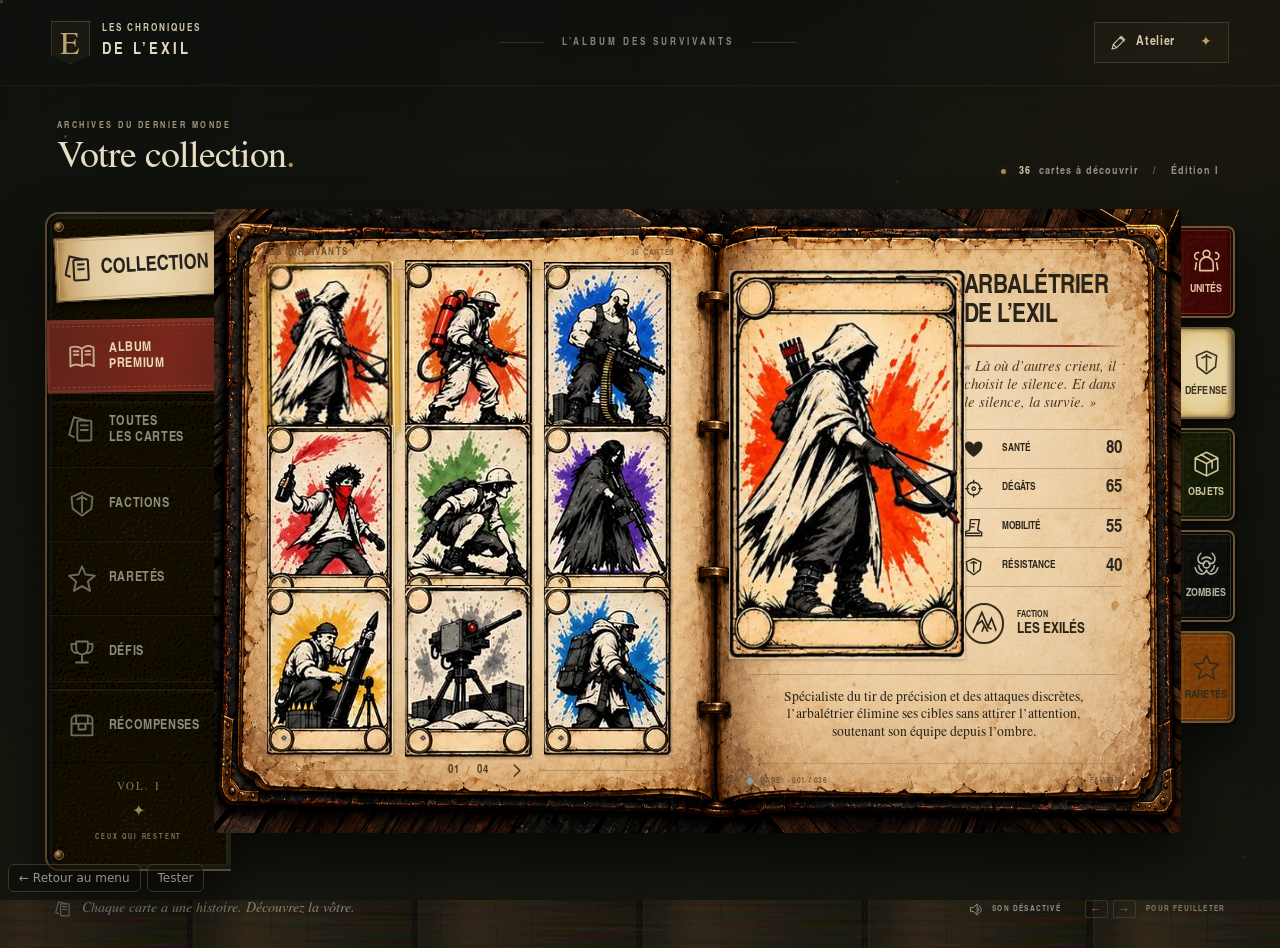
==== interfaces/grimoire/index.html @ d570fedf "Grimoire: new interface imported from the owner's grimoire-source.zip Adds interfaces/grimoire (Le G" ====
<!doctype html>
<html lang="fr">
<head>
  <meta charset="UTF-8"><meta name="viewport" content="width=device-width, initial-scale=1">
  <meta name="theme-color" content="#181710"><meta name="description" content="Entrez dans le Grimoire des Exilés. Feuilletez votre collection, découvrez vos cartes et façonnez votre propre album.">
  <title>Le Grimoire des Exilés — Collection</title>
  <link rel="icon" href="assets/favicon.svg" type="image/svg+xml">
  <link rel="stylesheet" href="style.css">
  <script src="script.js" defer></script>
</head>
<body>
  <svg class="svg-defs" xmlns="http://www.w3.org/2000/svg"><defs>
    <symbol id="i-cards" viewBox="0 0 24 24"><rect x="8" y="4" width="12" height="17" rx="1"/><path d="m5 18-4-2L5 1l11 3M11 8h6m-6 4h6"/></symbol>
    <symbol id="i-book" viewBox="0 0 24 24"><path d="M12 5C8 2 3 3 2 4v16c3-2 7-2 10 0 3-2 7-2 10 0V4c-3-2-7-2-10 1Zm0 0v15M5 7h4M5 10h4m6-3h4m-4 3h4"/></symbol>
    <symbol id="i-shield" viewBox="0 0 24 24"><path d="m12 2 9 4-1 10-8 6-8-6L3 6Zm0 3v14M8 8l4-2 4 2"/></symbol>
    <symbol id="i-star" viewBox="0 0 24 24"><path d="m12 2 3 7 8 1-6 5 2 8-7-4-7 4 2-8-6-5 8-1Z"/></symbol>
    <symbol id="i-trophy" viewBox="0 0 24 24"><path d="M7 3h10v6a5 5 0 0 1-10 0Zm0 2H3v3c0 3 2 5 5 5m9-8h4v3c0 3-2 5-5 5m-4 1v6m-5 1h10"/></symbol>
    <symbol id="i-chest" viewBox="0 0 24 24"><path d="M3 10V7a4 4 0 0 1 4-4h10a4 4 0 0 1 4 4v13H3Zm0 0h18M9 10v5h6v-5M7 3v7m10-7v7"/></symbol>
    <symbol id="i-users" viewBox="0 0 24 24"><circle cx="12" cy="6" r="3"/><path d="M6 21v-6a6 6 0 0 1 12 0v6ZM5 5a3 3 0 0 0-1 6m16-6a3 3 0 0 1 0 6M3 14l-1 6m19-6 1 6"/></symbol>
    <symbol id="i-box" viewBox="0 0 24 24"><path d="m12 2 10 5v11l-10 5-10-5V7Zm0 10L2 7m10 5L22 7M12 12v11M7 4l10 6v6"/></symbol>
    <symbol id="i-bio" viewBox="0 0 24 24"><circle cx="12" cy="12" r="3"/><path d="M7 2c-5 5-2 10 3 9m7-9c5 5 2 10-3 9M2 15c2 7 8 7 10 2m10-2c-2 7-8 7-10 2M8 7a6 6 0 0 1 8 0M5 13a7 7 0 0 0 3 5m11-5a7 7 0 0 1-3 5"/></symbol>
    <symbol id="i-mountain" viewBox="0 0 24 24"><path d="m2 21 8-18 5 12 3-7 5 13M5 14l5-4 5 9m-3-5-2 5m5-4 3 2"/></symbol>
    <symbol id="i-target" viewBox="0 0 24 24"><circle cx="12" cy="12" r="8"/><circle cx="12" cy="12" r="2"/><path d="M12 1v5m0 12v5M1 12h5m12 0h5"/></symbol>
    <symbol id="i-heart" viewBox="0 0 24 24"><path d="M12 21S1 14 1 7C1 1 9 0 12 6c3-6 11-5 11 1 0 7-11 14-11 14Z"/></symbol>
    <symbol id="i-boot" viewBox="0 0 24 24"><path d="M8 2h11l-2 13 5 3v4H2v-5l5-2ZM9 7h5m-6 4h5M3 19h17"/></symbol>
    <symbol id="i-edit" viewBox="0 0 24 24"><path d="m15 3 6 6M3 21l2-7L17 2l5 5L10 19Zm2-7 5 5M3 21l7-2"/></symbol>
    <symbol id="i-arrow" viewBox="0 0 24 24"><path d="m9 5 7 7-7 7"/></symbol>
    <symbol id="i-download" viewBox="0 0 24 24"><path d="M12 2v14m-5-5 5 5 5-5M3 16v6h18v-6"/></symbol>
    <symbol id="i-close" viewBox="0 0 24 24"><path d="m5 5 14 14M5 19 19 5"/></symbol>
    <symbol id="i-sound" viewBox="0 0 24 24"><path d="M3 9h4l6-6v18l-6-6H3Zm13-3c5 3 5 9 0 12m-1-8c2 1 2 3 0 4"/></symbol>
    <symbol id="i-search" viewBox="0 0 24 24"><circle cx="10" cy="10" r="7"/><path d="m15 15 7 7"/></symbol>
  </defs></svg>
  <div class="atmosphere" aria-hidden="true"></div>
  <header class="topbar">
    <a class="wordmark" href="./" aria-label="Le Grimoire des Exilés, accueil"><span class="brand-seal">E</span><span>LES CHRONIQUES<br><strong>DE L’EXIL</strong></span></a>
    <div class="chapter-line"><span></span> L’ALBUM DES SURVIVANTS <span></span></div>
    <button class="workshop-button" id="open-workshop"><svg><use href="#i-edit"/></svg><span>Atelier</span><span class="button-key">✦</span></button>
  </header>
  <main>
    <div class="collection-heading"><div><span class="eyebrow">ARCHIVES DU DERNIER MONDE</span><h1>Votre collection<span>.</span></h1></div><p><span class="gold-dot"></span><b id="collection-total">36</b> cartes à découvrir <span class="heading-divider">/</span> Édition I</p></div>
    <div class="album-scene">
      <nav class="sidebar" aria-label="Navigation de la collection">
        <div class="collection-plaque"><svg><use href="#i-cards"/></svg><span>COLLECTION</span></div>
        <div class="sidebar-links">
          <button class="nav-item active" data-section="album"><svg><use href="#i-book"/></svg><span>ALBUM<br>PREMIUM</span><i></i></button>
          <button class="nav-item" data-section="all"><svg><use href="#i-cards"/></svg><span>TOUTES<br>LES CARTES</span></button>
          <button class="nav-item" data-section="factions"><svg><use href="#i-shield"/></svg><span>FACTIONS</span></button>
          <button class="nav-item" data-section="rarities"><svg><use href="#i-star"/></svg><span>RARETÉS</span></button>
          <button class="nav-item" data-section="challenges"><svg><use href="#i-trophy"/></svg><span>DÉFIS</span></button>
          <button class="nav-item" data-section="rewards"><svg><use href="#i-chest"/></svg><span>RÉCOMPENSES</span></button>
        </div>
        <div class="sidebar-bottom"><span>VOL. I</span><div>✦</div><small>CEUX QUI RESTENT</small></div>
      </nav>
      <div class="book" id="book">
        <div class="book-texture" aria-hidden="true"></div>
        <section class="left-page" aria-label="Cartes de la collection">
          <div class="page-header"><span id="page-heading">LES SURVIVANTS</span><span id="page-count">36 CARTES</span></div>
          <div class="filter-strip" id="filter-strip" hidden></div>
          <div class="card-grid" id="card-grid"></div>
          <div id="special-page" class="special-page" hidden></div>
          <div class="page-navigation"><span class="page-line"></span><button id="previous-page" aria-label="Tourner la page précédente"><svg class="flipped"><use href="#i-arrow"/></svg></button><span id="page-number" aria-live="polite">01 <i>/</i> 04</span><button id="next-page" aria-label="Tourner la page suivante"><svg><use href="#i-arrow"/></svg></button><span class="page-line"></span></div>
        </section>
        <section class="right-page" id="detail-page" aria-label="Détails de la carte sélectionnée"></section>
        <div class="turning-page" id="turning-page" aria-hidden="true"><div class="turn-face turn-front"></div><div class="turn-face turn-back"></div></div>
        <div class="spine-highlight" aria-hidden="true"></div>
      </div>
      <nav class="category-tabs" aria-label="Types de cartes">
        <button class="category-tab tab-red" data-category="unit" aria-pressed="false"><svg><use href="#i-users"/></svg><span>UNITÉS</span></button>
        <button class="category-tab tab-cream" data-category="defense" aria-pressed="false"><svg><use href="#i-shield"/></svg><span>DÉFENSE</span></button>
        <button class="category-tab tab-green" data-category="item" aria-pressed="false"><svg><use href="#i-box"/></svg><span>OBJETS</span></button>
        <button class="category-tab tab-gray" data-category="zombie" aria-pressed="false"><svg><use href="#i-bio"/></svg><span>ZOMBIES</span></button>
        <button class="category-tab tab-gold" data-category="rare" aria-pressed="false"><svg><use href="#i-star"/></svg><span>RARETÉS</span></button>
      </nav>
    </div>
    <footer class="album-footer"><span><svg><use href="#i-cards"/></svg> Chaque carte a une histoire. Découvrez la vôtre.</span><div><button id="sound-toggle" aria-label="Activer les sons de page" aria-pressed="false"><svg><use href="#i-sound"/></svg><span>SON DÉSACTIVÉ</span></button><span class="keyboard-hint"><kbd>←</kbd><kbd>→</kbd> POUR FEUILLETER</span></div></footer>
  </main>
  <div class="drawer-overlay" id="drawer-overlay" hidden></div>
  <aside class="workshop" id="workshop" aria-labelledby="workshop-title" aria-modal="true" role="dialog" hidden>
    <div class="workshop-header"><div><span class="eyebrow">FAÇONNEZ VOTRE UNIVERS</span><h2 id="workshop-title">L’atelier du grimoire</h2></div><button class="icon-button" id="close-workshop" aria-label="Fermer l’atelier"><svg><use href="#i-close"/></svg></button></div>
    <div class="workshop-tabs" role="tablist"><button role="tab" id="tab-card" aria-selected="true" aria-controls="panel-card" data-workshop-tab="card">La carte</button><button role="tab" id="tab-textures" aria-selected="false" aria-controls="panel-textures" data-workshop-tab="textures">Les textures</button></div>
    <div class="workshop-body">
      <section id="panel-card" role="tabpanel" aria-labelledby="tab-card"><p class="workshop-intro">Donnez votre propre histoire à la carte sélectionnée.</p><form id="card-form">
        <label>Nom de la carte<input name="name" maxlength="60" required></label>
        <div class="form-row"><label>Faction<select name="faction"><option>Les Exilés</option><option>Les Veilleurs</option><option>La Légion</option><option>Les Oubliés</option></select></label><label>Rareté<select name="rarity"><option>Commune</option><option>Rare</option><option>Épique</option><option>Légendaire</option></select></label></div>
        <label>Citation<textarea name="quote" rows="2" maxlength="160"></textarea></label>
        <label>Histoire<textarea name="description" rows="4" maxlength="450"></textarea></label>
        <div class="stats-inputs"><label>Santé<input name="health" type="number" min="0" max="100" required></label><label>Dégâts<input name="damage" type="number" min="0" max="100" required></label><label>Mobilité<input name="mobility" type="number" min="0" max="100" required></label><label>Résistance<input name="resistance" type="number" min="0" max="100" required></label></div>
        <button class="primary-button" type="submit"><svg><use href="#i-edit"/></svg> Enregistrer la carte</button><p class="save-note">Vos modifications sont conservées dans ce navigateur.</p>
      </form></section>
      <section id="panel-textures" role="tabpanel" aria-labelledby="tab-textures" hidden><p class="workshop-intro">Du papier au cuir, chaque matière se travaille.</p><div class="texture-gallery" id="texture-gallery"></div>
        <label class="range-label">Chaleur du parchemin <output id="warmth-value">50 %</output><input type="range" id="warmth" min="0" max="100" value="50"></label>
        <label class="range-label">Patine des pages <output id="patina-value">70 %</output><input type="range" id="patina" min="0" max="100" value="70"></label>
        <label class="range-label">Vitesse du feuilletage <output id="speed-value">Naturelle</output><input type="range" id="turn-speed" min="500" max="1500" step="100" value="1000"></label>
      </section>
      <div class="workshop-export"><span>EMPORTER VOTRE CRÉATION</span><button id="export-data"><svg><use href="#i-download"/></svg> Exporter les cartes (.json)</button></div>
    </div>
  </aside>
  <div class="toast" id="toast" role="status" aria-live="polite"></div>

  <!-- Barre de test : retour au menu + états à tester. À retirer pour l'intégration au jeu. -->
  <div class="ui-dev" id="ui-dev">
    <a class="ui-dev-back" href="../../index.html">← Retour au menu</a>
    <details><summary>Tester</summary><div id="ui-tests"></div></details>
  </div>
</body>
</html>
---- interfaces/grimoire/style.css ----
@font-face{font-family:ExilDisplay;src:url('assets/fonts/display-bold.otf') format('opentype');font-weight:200 700;font-display:swap}@font-face{font-family:ExilSerif;src:url('assets/fonts/serif-regular.otf') format('opentype');font-weight:400 800;font-display:swap}@font-face{font-family:ExilSerif;src:url('assets/fonts/serif-italic.otf') format('opentype');font-style:italic;font-weight:400 800;font-display:swap}
:root{--tex-livre:url('assets/book-texture.png');--tex-parchemin:url('assets/parchment.svg');--tex-cuir:url('assets/leather.svg');--tex-bois:url('assets/wood.svg');--ink:#292318;--gold:#c1a26a;--paper:#dfc69a;--red:#852c23;--warmth:1;--patina:.7;--turn-duration:1000ms;--display:ExilDisplay,'Arial Narrow',Impact,sans-serif;--serif:ExilSerif,Georgia,serif}
*{box-sizing:border-box}body{margin:0;background:#151611 var(--tex-bois) center/900px;color:#d3c6a9;font-family:var(--serif);min-height:100svh}body::before{content:"";position:fixed;inset:0;background:radial-gradient(ellipse at 55% 46%,#57482c20,transparent 62%),linear-gradient(#0d100df0,#13150ee8);pointer-events:none;z-index:-1}button,a,input,textarea,select{-webkit-tap-highlight-color:transparent}button{font:inherit;cursor:pointer}button,a{touch-action:manipulation}button{color:inherit}button:disabled{cursor:default;opacity:.25}button:focus-visible,a:focus-visible{outline:2px solid #d9b96e;outline-offset:5px}button{border:0}a{color:inherit;text-decoration:none}button svg,a svg,footer svg{width:22px;height:22px;fill:none;stroke:currentColor;stroke-width:1.6;stroke-linecap:round;stroke-linejoin:round;flex-shrink:0}.svg-defs{position:absolute;width:0;height:0;overflow:hidden}[hidden]{display:none!important}.atmosphere{position:fixed;inset:0;pointer-events:none;overflow:hidden;background:radial-gradient(ellipse at 97% 5%,#a9672f15,transparent 30%);z-index:-1}.atmosphere::before,.atmosphere::after{content:"";position:absolute;width:3px;height:3px;background:#e1b063;box-shadow:13vw 40vh #e1b06377,42vw 85vh #e1b06344,70vw 20vh #e1b06355,92vw 80vh #e1b06355,82vw 43vh #e1b06366,8vw 92vh #e1b06344;border-radius:50%;animation:dust 20s linear infinite;opacity:.3}.atmosphere::after{left:5vw;top:15vh;animation-delay:-10s}@keyframes dust{from{transform:translateY(15px)}to{transform:translate(15px,-70px)}}.topbar{height:86px;max-width:1600px;margin:auto;padding:0 4%;display:flex;align-items:center;justify-content:space-between;border-bottom:1px solid #c6b38912;gap:20px}.wordmark{display:flex;gap:12px;align-items:center;font-family:var(--display);font-size:10px;letter-spacing:2px;line-height:1.65}.wordmark strong{font-size:16px;letter-spacing:3px;font-weight:500;color:#e3d8bc}.brand-seal{border:1px solid #a88e554d;width:39px;height:43px;display:grid;place-items:center;clip-path:polygon(0 0,100% 0,100% 80%,50% 100%,0 80%);background:#6e5b3220;font-family:var(--serif);font-size:32px;color:#bda475}.chapter-line{display:flex;align-items:center;gap:18px;font-family:var(--display);font-size:10px;letter-spacing:3px;color:#888675}.chapter-line span{height:1px;width:45px;background:#88867540}.workshop-button{display:flex;gap:10px;align-items:center;border:1px solid #a78f583f;background:#bda47509;padding:10px 15px;font-family:var(--display);font-size:13px;letter-spacing:.7px;transition:.2s}.workshop-button:hover{border-color:#bba064;background:#bda47515}.workshop-button svg{width:16px;height:16px}.button-key{font-size:14px;margin-left:15px;color:var(--gold)}main{max-width:1600px;padding:0 3.5%;margin:auto}.collection-heading{display:flex;justify-content:space-between;align-items:flex-end;padding:30px 12px 26px;gap:20px}.eyebrow{font-family:var(--display);font-size:9px;letter-spacing:2.5px;color:#a49777}h1{font-family:var(--serif);font-size:38px;font-weight:500;margin:4px 0 0;line-height:1.15;letter-spacing:-1px;color:#e7ddc3}h1>span{color:#b59056}.collection-heading p{font-family:var(--display);font-size:11px;letter-spacing:1px;color:#93917f;margin:0 4px 5px 0;display:flex;gap:8px;align-items:center}.collection-heading b{color:#d8c7a4;font-weight:500}.gold-dot{display:inline-block;width:5px;height:5px;background:#aa8a50;border-radius:50%;margin-right:5px;box-shadow:0 0 7px #c79d3e40}.heading-divider{color:#5c5b4c;margin:0 6px}.album-scene{display:grid;grid-template-columns:14.2% 81.2% 4.6%;position:relative;isolation:isolate;filter:drop-shadow(0 24px 25px #0009)}.sidebar{z-index:2;background:#161914 var(--tex-cuir) center/240px;border:2px solid #5d4730;border-right:0;border-radius:14px 0 0 14px;position:relative;margin:2% -10% 3% 0;display:flex;flex-direction:column;box-shadow:inset 4px 0 5px #000c,inset 0 0 0 4px #1d2118,inset 0 0 0 5px #7c67493d;padding:20px 0 0}.sidebar::before,.sidebar::after{content:"";position:absolute;left:7px;width:8px;height:8px;border-radius:50%;background:radial-gradient(at 35% 30%,#d9b579,#7f5c2c 30%,#261a0b 65%);border:1px solid #806747}.sidebar::before{top:8px}.sidebar::after{bottom:9px}.collection-plaque{display:flex;align-items:center;gap:8px;color:#25221b;background:var(--paper) var(--tex-parchemin) center/cover;transform:rotate(-3deg);margin:0 0 21px 8px;padding:14px 8px;border:1px solid #3b2c15;outline:1px solid #c5ab78;outline-offset:-4px;box-shadow:0 4px 6px #000b;font-family:var(--display);font-size:clamp(16px,1.6vw,25px);font-weight:600;position:relative;z-index:2}.collection-plaque svg{width:29px;height:34px;stroke:currentColor;fill:none;stroke-width:1.7}.sidebar-links{display:flex;flex-direction:column}.nav-item{display:flex;align-items:center;gap:13px;width:100%;min-height:74px;background:transparent;padding:13px 25px 13px 21px;color:#8c8e7b;text-align:left;border-top:1px solid #b2aa7e17;border-bottom:1px solid #0007;font-family:var(--display);font-weight:400;line-height:1.2;font-size:clamp(11px,1.05vw,16px);letter-spacing:.6px;position:relative;transition:color .2s,background .2s}.nav-item svg{width:28px;height:30px;opacity:.75;flex:none}.nav-item.active{background:linear-gradient(100deg,#60231a,#8c2c21d9 65%,#60231a),var(--tex-cuir);color:#ecdab3;box-shadow:0 3px 4px #0005,inset 0 0 0 3px #af76542b;transform:rotate(-1deg);border-top-color:#b185463d;border-bottom-color:#261309}.nav-item.active::after{content:"";position:absolute;inset:5px;border-top:1px dashed #ce9a6055;border-bottom:1px dashed #ce9a6055;pointer-events:none}.nav-item:hover{color:#ead9b2;background-color:#d8c5930a}.sidebar-bottom{margin-top:auto;padding:15px 20px 23px;text-align:center;color:#7c785f}.sidebar-bottom>span{font-family:var(--serif);font-size:11px;letter-spacing:2px}.sidebar-bottom div{margin:4px 0;color:#9e8655}.sidebar-bottom small{font-size:7px;letter-spacing:1.8px;font-family:var(--display)}.book{position:relative;aspect-ratio:1.55;z-index:3;perspective:2000px;--book-top:5.4%;--book-bottom:7.2%;container-type:inline-size}.book-texture{position:absolute;inset:0;background:var(--tex-livre) center/100% 100%;filter:sepia(calc((var(--warmth) - 1)*.3)) saturate(var(--warmth));border-radius:5px;pointer-events:none}.book-texture::after{content:"";position:absolute;inset:5% 3% 7%;background:radial-gradient(ellipse,#55310b00 40%,#673e1524 100%);opacity:var(--patina);mix-blend-mode:multiply}.left-page,.right-page{position:absolute;top:var(--book-top);bottom:var(--book-bottom);color:var(--ink)}.left-page{left:5.1%;width:42.5%;display:flex;flex-direction:column;z-index:2}.right-page{left:55%;right:6.1%;padding-top:2.8%;display:flex;flex-direction:column;z-index:2}.page-header{display:flex;justify-content:space-between;align-items:center;border-bottom:1px solid #72533165;color:#6e5333;font-family:var(--display);font-size:1.03cqw;letter-spacing:1.2px;padding:0 0 1.5%;height:5%;flex-shrink:0;margin-bottom:2.2%}.page-header span:last-child{font-size:.85cqw;letter-spacing:.7px;opacity:.8}.card-grid{display:grid;grid-template-columns:repeat(3,minmax(0,1fr));grid-template-rows:repeat(3,minmax(0,1fr));column-gap:3%;row-gap:2%;flex:1;min-height:0;padding:.8% .8% 0}.card-button{position:relative;background:none;padding:0;display:block;min-height:0;transition:transform .22s,filter .22s;filter:drop-shadow(1px 2px 1px #3d28084d);border-radius:4px}.card-button .card-art{width:100%;height:100%;object-fit:cover;display:block;overflow:visible;border-radius:3px;filter:saturate(.85) contrast(1.03)}.card-button:hover{transform:translateY(-3px) rotate(-.7deg);filter:drop-shadow(0 5px 4px #3d28087d);z-index:3}.card-button.selected{outline:2px solid #e9b647;outline-offset:2px;box-shadow:0 0 7px 4px #ffb32985,inset 0 0 6px #e8ad42;transform:rotate(-.5deg);border-radius:4px}.card-button.selected::before{content:"";position:absolute;inset:-6px;border:1px solid #d49b23a8;border-radius:5px;pointer-events:none}.card-button::after{content:attr(data-name);position:absolute;left:3px;right:3px;bottom:7px;padding:7px 2px 4px;color:#f0dfb2;background:linear-gradient(transparent,#20190be8);font-family:var(--display);font-size:1cqw;text-shadow:0 1px #000;letter-spacing:.4px;opacity:0;transition:.2s;pointer-events:none}.card-button:hover::after,.card-button:focus-visible::after{opacity:1}.card-rarity{position:absolute;bottom:3.5%;left:12%;width:4px;height:4px;transform:rotate(45deg);background:var(--rarity);border:1px solid #463c2b;box-shadow:0 0 3px var(--rarity)}.page-navigation{display:flex;align-items:center;justify-content:center;gap:3%;height:6.3%;margin-top:2%;color:#4b3a20;flex-shrink:0}.page-line{height:1px;background:#71543355;flex:1}.page-navigation button{background:none;padding:2px;display:flex;align-items:center;justify-content:center}.page-navigation svg{width:2cqw;height:2cqw;stroke-width:2}.flipped{transform:rotate(180deg)}#page-number{font-family:var(--display);font-size:1.2cqw;white-space:nowrap;letter-spacing:1.5px;min-width:5cqw;text-align:center}#page-number i{font-size:1cqw;font-style:normal;opacity:.45;margin:0 .2cqw}.detail-ornament{position:absolute;top:0;left:0;right:0;display:flex;align-items:center;font-size:1.1cqw;color:#5f4a2c;gap:7px}.detail-ornament::before,.detail-ornament::after{content:"";height:1px;background:#6c503759;flex:1}.detail-main{display:grid;grid-template-columns:54% 42%;gap:4%;align-items:start;flex:1;min-height:0}.hero-card{position:relative;align-self:stretch;display:flex;align-items:center}.hero-card .card-art{width:100%;height:100%;object-fit:cover;filter:drop-shadow(1px 2px 1px #633f3440);overflow:visible}.hero-card::after{content:"";position:absolute;inset:1%;pointer-events:none;border:1px solid #6b4b1820;border-radius:8px}.detail-copy{padding-top:3%;min-width:0}h2.card-title{font-family:var(--display);font-size:2.65cqw;line-height:1.12;font-weight:600;letter-spacing:-.5px;text-transform:uppercase;margin:0 0 8%;overflow-wrap:anywhere}.red-stroke{height:3px;background:linear-gradient(90deg,#843027 75%,#8430272a);clip-path:polygon(0 0,100% 25%,99% 85%,1% 100%);margin-bottom:8%}.card-quote{font-family:var(--serif);font-style:italic;font-size:1.53cqw;line-height:1.2;margin:0 0 10%;color:#4a3721;overflow-wrap:anywhere}.stats{border-top:1px solid #7d5b3e66}.stat-row{display:grid;grid-template-columns:19% 1fr auto;align-items:center;gap:5%;border-bottom:1px solid #7d5b3e66;padding:6% 0;min-width:0}.stat-row svg{width:2cqw;height:2cqw;stroke-width:1.7;fill:none;stroke:currentColor}.stat-row:first-child svg{fill:currentColor;stroke:none}.stat-row span{font-family:var(--display);font-size:1.05cqw;line-height:1.1}.stat-row b{font-family:var(--display);font-size:1.9cqw;line-height:1;font-weight:500}.faction-emblem{display:flex;align-items:center;gap:8%;margin-top:10%}.faction-emblem>svg{border:2px solid #332d1e;border-radius:50%;width:4.2cqw;height:4.2cqw;flex-shrink:0;stroke:currentColor;stroke-width:1.4;fill:none;padding:.4cqw}.faction-emblem span{font-family:var(--display);font-size:.9cqw;display:block;line-height:1.7}.faction-emblem strong{font-family:var(--display);font-size:1.5cqw;font-weight:500;text-transform:uppercase;line-height:1.1;display:block}.card-description{border-top:1px solid #7d5b3e66;text-align:center;font-size:1.42cqw;line-height:1.27;margin:4% 1% 0;padding:4% 8% 2%;min-height:15%;overflow-wrap:anywhere}.detail-bottom{border-top:1px solid #7d5b3e4d;margin-top:3%;padding-top:3%;display:flex;justify-content:space-between;align-items:center;font-family:var(--display);font-size:.85cqw;letter-spacing:.6px;color:#735638;gap:10px}.rarity-label{display:flex;align-items:center;gap:6px}.rarity-label::before{content:"";width:6px;height:6px;transform:rotate(45deg);background:var(--rarity);border:1px solid #806338}.favorite-button{display:flex;align-items:center;gap:5px;background:transparent;font-family:var(--display);font-size:.8cqw;letter-spacing:.4px;padding:0}.favorite-button svg{width:1.3cqw;height:1.3cqw}.favorite-button[aria-pressed="true"] svg{fill:#a8772e}.category-tabs{display:flex;flex-direction:column;gap:9px;margin:9% 0 0 -12%;padding-top:22%;z-index:1}.category-tab{display:flex;flex-direction:column;align-items:center;justify-content:center;gap:9px;padding:13px 5px 13px 10px;border-radius:0 8px 8px 0;border:2px solid #6d5736;border-left:0;outline:1px solid #d5ae6840;outline-offset:-5px;box-shadow:inset -3px 0 5px #0009,3px 3px 2px #0005;font-family:var(--display);font-size:clamp(8px,.85vw,13px);letter-spacing:.1px;min-height:14.2%;height:14.2%;position:relative;transition:transform .2s,filter .2s;background-blend-mode:soft-light}.category-tab svg{width:27px;height:27px;stroke-width:1.4}.category-tab:hover,.category-tab[aria-pressed="true"]{transform:translateX(5px);filter:brightness(1.25)}.category-tab[aria-pressed="true"]::after{content:"";width:4px;height:4px;background:currentColor;border-radius:50%;position:absolute;bottom:7px}.tab-red{background-color:#76241d;background-image:var(--tex-cuir);color:#e4c5a2}.tab-cream{background:#d9c398 var(--tex-parchemin) center/cover;color:#3d3220}.tab-green{background-color:#404d29;background-image:var(--tex-cuir);color:#d1c69b}.tab-gray{background-color:#303632;background-image:var(--tex-cuir);color:#b6b4a1}.tab-gold{background-color:#ad792c;background-image:var(--tex-cuir);color:#322b1c}.album-footer{display:flex;align-items:center;justify-content:space-between;padding:24px 10px 30px;font-size:14px;color:#868778;gap:20px}.album-footer>span{display:flex;align-items:center;gap:10px;font-style:italic}.album-footer>span svg{width:17px;height:17px;opacity:.6}.album-footer>div{display:flex;align-items:center;gap:24px}.album-footer button{background:transparent;display:flex;align-items:center;gap:8px;font-family:var(--display);font-size:8px;letter-spacing:1.2px;color:#929380;padding:0}.album-footer button svg{width:15px;height:15px}.album-footer button[aria-pressed="true"]{color:#d5bb80}.keyboard-hint{display:flex;align-items:center;gap:5px;font-size:8px;font-family:var(--display);letter-spacing:1.2px;color:#777c6c}.keyboard-hint kbd{font-family:serif;font-size:12px;border:1px solid #72736150;padding:0 4px;border-radius:2px;line-height:16px}.keyboard-hint kbd:last-child{margin-right:5px}.turning-page{position:absolute;top:5%;left:51.5%;width:45.5%;height:87.6%;transform-origin:0 50%;transform-style:preserve-3d;z-index:10;display:none;border-radius:0 4px 15px 0;pointer-events:none}.turn-face{position:absolute;inset:0;backface-visibility:hidden;border:1px solid #8b683d65;background:#dfc49a var(--tex-parchemin) center/cover;box-shadow:inset 14px 0 25px #50300f44,2px 4px 7px #38240a55;overflow:hidden}.turn-back{transform:rotateY(180deg);background-position:right}.turn-face::after{content:"";position:absolute;inset:0;background:linear-gradient(90deg,#28150544,transparent 30%,#fff2 65%,#371b0644);mix-blend-mode:multiply}.turn-face .right-page{inset:3% 7% 3% 8%;padding-top:7%;font-size:inherit}.turn-face .left-page{inset:3% 7%;width:auto}.turning-page.forward{display:block;animation:turn-forward var(--turn-duration) cubic-bezier(.37,.03,.27,1) both}.turning-page.backward{display:block;animation:turn-backward var(--turn-duration) cubic-bezier(.37,.03,.27,1) both}.spine-highlight{position:absolute;top:5%;bottom:7%;left:50%;width:3%;box-shadow:0 0 30px #23140710;pointer-events:none;z-index:11}@keyframes turn-forward{0%{transform:rotateY(0);filter:brightness(1)}40%{filter:brightness(.8)}70%{filter:brightness(1.1)}100%{transform:rotateY(-180deg);filter:brightness(.95)}}@keyframes turn-backward{0%{transform:rotateY(-180deg);filter:brightness(.95)}40%{filter:brightness(.8)}70%{filter:brightness(1.1)}100%{transform:rotateY(0);filter:brightness(1)}}.filter-strip{display:flex;gap:4px;flex-wrap:wrap;padding:0 0 2%;font-family:var(--display);font-size:1.05cqw}.filter-strip button{background:#73533112;border:1px solid #70522a60;color:#533c22;padding:4px 6px}.filter-strip button.active{background:#493c25;color:#e5cd9f}.filter-strip input{width:100%;border:0;border-bottom:1px solid #74533060;background:#7353310a;color:#493c25;padding:5px;font:inherit;outline-offset:1px}.card-grid.empty{display:flex;align-items:center;justify-content:center;font-size:2cqw;text-align:center;line-height:1.4}.special-page{flex:1;min-height:0;display:flex;flex-direction:column;padding:4% 2%;gap:4%}.special-page h2{font-family:var(--display);font-size:3cqw;line-height:1.2;text-transform:uppercase;margin:0}.special-page>p{font-size:1.6cqw;line-height:1.3;margin:0}.challenge-item{display:flex;align-items:center;gap:5%;padding:6% 0;border-bottom:1px solid #7453304a}.challenge-item>svg{width:4cqw;height:4cqw;fill:none;stroke:currentColor;stroke-width:1.4}.challenge-copy{flex:1}.challenge-copy strong{font-family:var(--display);font-size:1.5cqw;text-transform:uppercase;font-weight:500}.challenge-copy p{font-size:1.2cqw;margin:4px 0}.challenge-copy progress{width:100%;height:4px;accent-color:#8b5e2e;display:block}.challenge-item>span{font-family:var(--display);font-size:1.2cqw}.reward-button{display:flex;gap:4%;padding:5%;background:#73533115;border:1px solid #73533165;align-items:center;color:#46341d;text-align:left}.reward-button>svg{width:4cqw;height:4cqw;stroke:currentColor;stroke-width:1.2;fill:none}.reward-button strong{font-family:var(--display);display:block;font-size:1.6cqw;text-transform:uppercase}.reward-button small{font-family:var(--serif);font-size:1.3cqw}.reward-button .reward-check{margin-left:auto}.drawer-overlay{position:fixed;inset:0;background:#090b08b5;backdrop-filter:blur(4px);z-index:30}.workshop{position:fixed;right:0;top:0;bottom:0;width:min(480px,100%);z-index:31;background:#20221c var(--tex-cuir) center/300px;border-left:1px solid #977d4a66;box-shadow:-15px 0 60px #0009;display:flex;flex-direction:column;animation:drawer-in .3s ease-out}@keyframes drawer-in{from{transform:translateX(100%)}to{transform:translateX(0)}}.workshop-header{padding:30px 25px 22px;display:flex;align-items:flex-start;justify-content:space-between;gap:10px}.workshop h2{font-family:var(--serif);font-size:28px;font-weight:400;margin:5px 0 0;color:#ead9b3}.icon-button{background:transparent;padding:3px;color:#b2a78d}.icon-button svg{width:20px;height:20px}.workshop-tabs{display:flex;border-bottom:1px solid #a58f5e33;padding:0 25px;gap:25px}.workshop-tabs button{background:transparent;color:#968d78;font-family:var(--display);font-size:13px;padding:12px 0;position:relative}.workshop-tabs button[aria-selected="true"]{color:#e2cba0}.workshop-tabs button[aria-selected="true"]::after{content:"";height:2px;position:absolute;bottom:-1px;left:0;right:0;background:#c1a26a}.workshop-body{overflow-y:auto;padding:0 25px 35px;scrollbar-color:#665c43 #24261d}.workshop-intro{font-size:16px;color:#a69e89;margin:24px 0}.workshop form label{display:flex;flex-direction:column;gap:7px;font-size:11px;font-family:var(--display);color:#c8b995;letter-spacing:.5px;margin-bottom:18px}.workshop input:not([type="range"]),.workshop select,.workshop textarea{width:100%;background:#11140f80;color:#e3d4b4;border:1px solid #9b825440;border-radius:2px;padding:10px;font-family:var(--serif);font-size:16px;line-height:1.3;outline-color:#a58f5e;min-width:0}.workshop textarea{resize:vertical}.form-row{display:grid;grid-template-columns:1fr 1fr;gap:14px}.stats-inputs{display:grid;grid-template-columns:repeat(4,1fr);gap:10px}.primary-button{display:flex;align-items:center;justify-content:center;gap:10px;width:100%;background:#9b7940;border:1px solid #d0ad66;color:#161a12;padding:13px 12px;font-family:var(--display);font-size:13px;letter-spacing:.3px;transition:.2s}.primary-button:hover{background:#b38d4b}.primary-button svg{width:16px;height:16px}.save-note{text-align:center;font-size:12px;font-style:italic;color:#948b76}.workshop-export{border-top:1px solid #a58f5e33;margin-top:28px;padding-top:20px;display:flex;flex-direction:column;gap:14px}.workshop-export>span{font-family:var(--display);font-size:8px;letter-spacing:2px;color:#9a8e72;margin-bottom:3px}.workshop-export button,.workshop-export a{background:transparent;padding:0;display:flex;align-items:center;gap:10px;font-size:14px;color:#c0b294;text-align:left}.workshop-export svg{width:16px;height:16px}.texture-gallery{display:grid;grid-template-columns:1fr 1fr;gap:12px;margin-bottom:25px}.texture-swatch{position:relative;border:1px solid #b59b673d;overflow:hidden;background:#171a14}.texture-swatch img{width:100%;height:75px;object-fit:cover;display:block}.texture-swatch>span{display:flex;align-items:center;justify-content:space-between;padding:9px;font-family:var(--display);font-size:11px}.texture-swatch svg{width:13px;height:13px}.texture-swatch:first-child{grid-column:1/-1}.texture-swatch:first-child img{height:105px}.range-label{display:block;font-family:var(--display);font-size:11px;letter-spacing:.3px;color:#c6b593;margin:0 0 22px}.range-label output{float:right;color:#a99b7c;font-size:10px}.range-label input{display:block;width:100%;margin:12px 0 0;accent-color:#b69960;height:4px;cursor:pointer}.toast{position:fixed;bottom:30px;left:50%;transform:translate(-50%,20px);background:#292c20;border:1px solid #a58f5e80;box-shadow:0 5px 25px #0008;color:#e6d5ac;font-size:16px;padding:12px 22px;z-index:40;opacity:0;pointer-events:none;transition:.25s;text-align:center;max-width:90vw}.toast.visible{opacity:1;transform:translate(-50%,0)}body.modal-open{overflow:hidden}.book.reward-ash .book-texture{filter:sepia(.18) saturate(.65)}.book.reward-amber .book-texture{filter:sepia(.2) saturate(1.2)}
@media(min-width:1500px){.nav-item{min-height:90px}.collection-plaque{padding-top:18px;padding-bottom:18px}.category-tab{font-size:13px}}
@media(max-width:1100px){.topbar{height:72px}.collection-heading{padding:25px 8px 22px}.nav-item{padding:12px 15px 12px 12px;gap:8px;min-height:60px}.nav-item svg{width:23px;height:25px}.collection-plaque{gap:4px;padding:11px 7px;margin-bottom:16px;font-size:17px}.collection-plaque svg{width:22px;height:28px}.sidebar{padding-top:14px}.sidebar-bottom{padding:10px 10px 18px}.category-tabs{gap:6px}.category-tab{gap:6px;padding:10px 3px 10px 7px}.category-tab svg{width:22px;height:22px}.album-footer{font-size:12px}.book{aspect-ratio:1.48}}
@media(max-width:800px){main{padding:0 16px}.topbar{padding:0 22px}.chapter-line{display:none}.collection-heading{padding:25px 5px 20px}h1{font-size:33px}.collection-heading p{font-size:9px}.collection-heading .eyebrow{font-size:8px}.album-scene{grid-template-columns:1fr 44px;gap:0}.sidebar{grid-column:1/-1;display:block;background:transparent;border:0;box-shadow:none;margin:0 0 14px;padding:0}.sidebar::before,.sidebar::after,.collection-plaque,.sidebar-bottom{display:none}.sidebar-links{flex-direction:row;gap:4px;overflow:auto;padding:3px 1px 6px;scrollbar-width:none}.nav-item{width:auto;min-width:max-content;padding:10px 13px;min-height:42px;border:1px solid #a58f5e27;font-size:10px;gap:7px;line-height:1}.nav-item span br{display:none}.nav-item span{white-space:nowrap}.nav-item svg{width:16px;height:18px}.nav-item.active{transform:none}.book{grid-column:1;aspect-ratio:1.34;margin-right:-5px}.category-tabs{grid-column:2;padding-top:33%;margin-left:-8%;margin-top:0}.category-tab{font-size:9px;gap:5px;height:14.6%;min-height:14.6%}.category-tab svg{width:21px;height:23px}.page-header{font-size:1.15cqw}.card-quote{font-size:1.65cqw}.stat-row{padding:8% 0}.card-description{font-size:1.65cqw;padding-left:4%;padding-right:4%;line-height:1.3}.detail-bottom{font-size:1cqw}.favorite-button{font-size:.95cqw}.album-footer{padding:22px 5px;gap:10px}.keyboard-hint{display:none}.album-footer>span{font-size:12px}}
@media(max-width:560px){.topbar{height:67px;padding:0 20px}.wordmark{font-size:8px;gap:9px}.wordmark strong{font-size:13px}.brand-seal{width:30px;height:35px;font-size:26px}.workshop-button{padding:8px 10px;font-size:11px}.button-key{display:none}.collection-heading{align-items:flex-start;padding:24px 3px 20px}.collection-heading p{font-size:8px;letter-spacing:.1px;gap:4px;padding-top:24px}.heading-divider{margin:0 2px}h1{font-size:29px}.eyebrow{font-size:7px;letter-spacing:1.5px}.gold-dot{display:none}.album-scene{grid-template-columns:1fr 40px}.nav-item{font-size:10px;padding:10px}.book{aspect-ratio:auto;height:1080px;container-type:inline-size;margin:0 -4px 0 -3px;background:#dfc49a var(--tex-parchemin) center/100% 50%;border:6px solid #45311d;border-radius:9px;box-shadow:inset 0 0 0 2px #c3a164,inset 0 0 20px #5e361d66}.book-texture{background-size:200% 52%;background-position:0 0;background-repeat:repeat-y}.left-page{left:7%;width:85%;top:2%;height:49%;bottom:auto}.page-header{height:5%;font-size:2.9cqw;letter-spacing:1px;margin-bottom:3%}.page-header span:last-child{font-size:2.5cqw}.card-grid{gap:3%}.page-navigation{height:7%;margin-top:2%}.page-navigation svg{width:5cqw;height:5cqw}#page-number{font-size:3.4cqw;min-width:14cqw}#page-number i{font-size:3cqw}.card-button::after{font-size:2.6cqw}.right-page{left:8%;right:8%;top:54.5%;bottom:3%;padding-top:7%}.detail-ornament{font-size:3cqw}.detail-main{grid-template-columns:51% 44%;gap:5%;flex:1}h2.card-title{font-size:6cqw;margin-bottom:10%;letter-spacing:-.3px}.card-quote{font-size:4cqw;margin-bottom:12%;line-height:1.2}.stat-row{padding:9% 0;gap:5%}.stat-row svg{width:4.4cqw;height:4.4cqw}.stat-row span{font-size:2.7cqw}.stat-row b{font-size:4.9cqw}.faction-emblem{margin-top:13%}.faction-emblem>svg{width:10cqw;height:10cqw;padding:1cqw}.faction-emblem span{font-size:2.4cqw}.faction-emblem strong{font-size:3.5cqw}.card-description{font-size:4cqw;padding:5% 3% 1%;min-height:18%;margin-top:6%}.detail-bottom{font-size:2.4cqw;margin-top:4%;padding-top:4%}.favorite-button{font-size:2.2cqw}.favorite-button svg{width:3.3cqw;height:3.3cqw}.spine-highlight{left:3%;right:3%;width:auto;height:2%;top:52%;bottom:auto;background:linear-gradient(#502b0a00,#49301835,#502b0a00);box-shadow:none}.category-tabs{gap:9px;padding-top:25px;margin-top:0}.category-tab{height:90px;min-height:90px;font-size:8px;padding-left:5px}.category-tab svg{width:22px;height:22px}.album-footer{align-items:flex-start;padding:20px 5px 25px}.album-footer>span{font-size:11px;max-width:195px;line-height:1.3}.album-footer>div{padding-top:3px}.album-footer button{font-size:7px;letter-spacing:.5px;gap:5px}.album-footer button svg{width:13px}.turning-page{top:2%;left:6%;height:49%;width:87%;transform-origin:0 50%}.turn-face .left-page{inset:3% 6%;height:auto;width:auto}.turn-face .right-page{inset:3% 7%;height:auto;width:auto}.filter-strip{font-size:2.8cqw;padding-bottom:3%}.special-page h2{font-size:7cqw}.special-page>p{font-size:4cqw}.challenge-item{padding:8% 0}.challenge-item>svg{width:9cqw;height:9cqw}.challenge-copy strong{font-size:3.8cqw}.challenge-copy p{font-size:3.3cqw}.challenge-item>span{font-size:3cqw}.reward-button{padding:7%}.reward-button strong{font-size:4cqw}.reward-button small{font-size:3.4cqw}.reward-button>svg{width:9cqw;height:9cqw}.card-grid.empty{font-size:5cqw}}
@media(max-width:370px){.collection-heading p{display:none}.book{height:1000px}.nav-item{padding:9px}.workshop-header,.workshop-body{padding-left:18px;padding-right:18px}.workshop-tabs{padding:0 18px}}
@media(prefers-reduced-motion:reduce){*,*::before,*::after{animation-duration:1ms!important;transition-duration:1ms!important;scroll-behavior:auto!important}}

/* Fiche vide (aucune carte) */
.detail-empty{margin:auto;padding:2em;text-align:center;font-family:var(--serif);font-style:italic;color:#5a4a33}

/* Barre de test : retour au menu + états à tester. À retirer pour l'intégration au jeu. */
.ui-dev{position:fixed;left:8px;bottom:8px;z-index:9999;display:flex;align-items:flex-end;gap:6px;font:12px/1.2 system-ui,sans-serif;opacity:.6;transition:opacity .15s}
.ui-dev:hover,.ui-dev:focus-within{opacity:1}
.ui-dev a,.ui-dev summary,.ui-dev button{all:unset;box-sizing:border-box;cursor:pointer;display:block;padding:6px 10px;border-radius:6px;background:rgba(15,12,10,.85);color:#eee;border:1px solid #5a4a3a;white-space:nowrap}
.ui-dev a:hover,.ui-dev summary:hover,.ui-dev button:hover,.ui-dev :focus-visible{border-color:#f2c75c}
.ui-dev summary::-webkit-details-marker{display:none}
.ui-dev details{position:relative}
.ui-dev #ui-tests{position:absolute;left:0;bottom:calc(100% + 6px);display:flex;flex-direction:column;gap:4px}
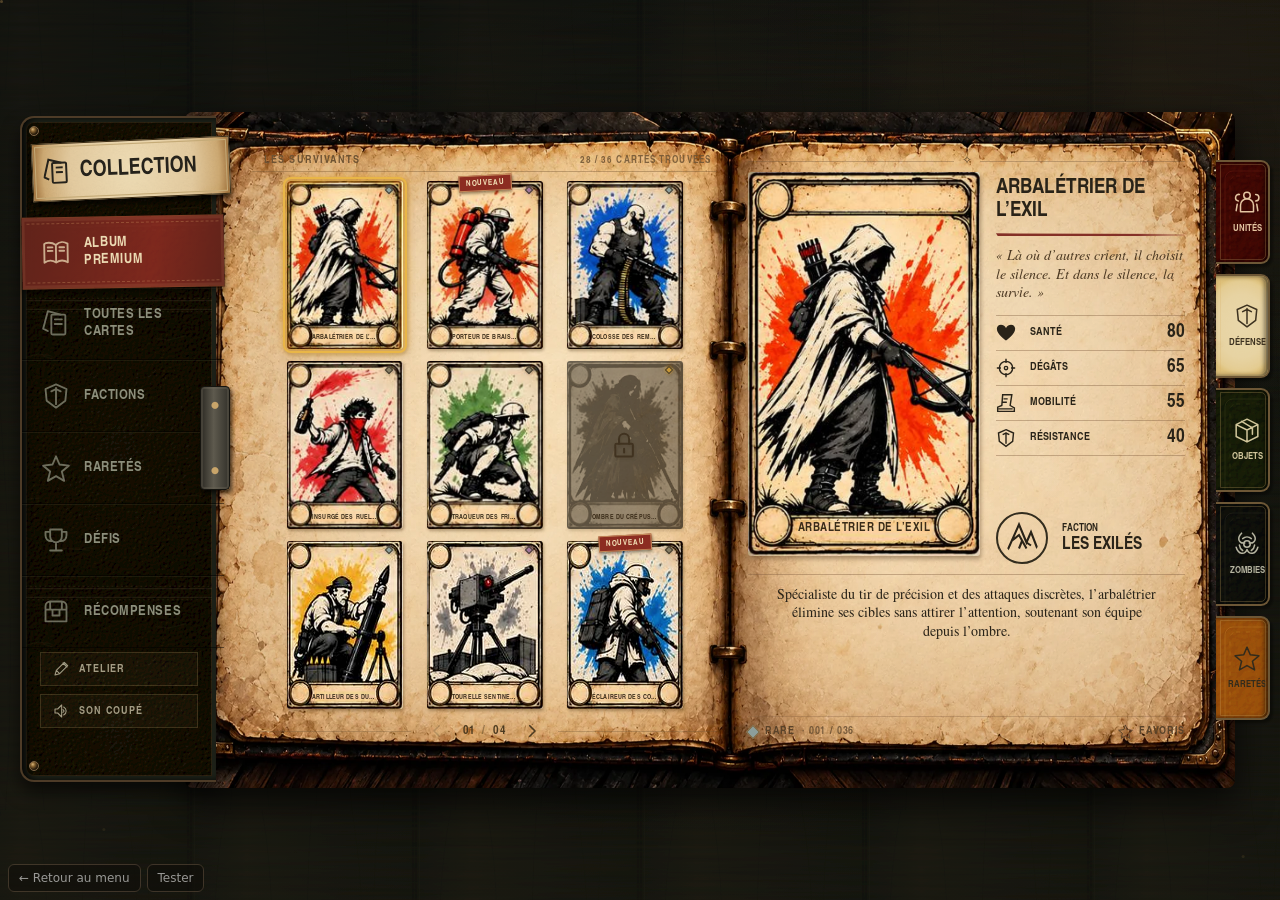
==== commit f491cb84: "Grimoire: full-screen layout matching the mockup, fixes and game features - Book on a 16:9 stage sca" ====
--- a/interfaces/grimoire/index.html
+++ b/interfaces/grimoire/index.html
@@ -1,106 +1,250 @@
 <!doctype html>
 <html lang="fr">
-<head>
-  <meta charset="UTF-8"><meta name="viewport" content="width=device-width, initial-scale=1">
-  <meta name="theme-color" content="#181710"><meta name="description" content="Entrez dans le Grimoire des Exilés. Feuilletez votre collection, découvrez vos cartes et façonnez votre propre album.">
-  <title>Le Grimoire des Exilés — Collection</title>
-  <link rel="icon" href="assets/favicon.svg" type="image/svg+xml">
-  <link rel="stylesheet" href="style.css">
-  <script src="script.js" defer></script>
-</head>
-<body>
-  <svg class="svg-defs" xmlns="http://www.w3.org/2000/svg"><defs>
-    <symbol id="i-cards" viewBox="0 0 24 24"><rect x="8" y="4" width="12" height="17" rx="1"/><path d="m5 18-4-2L5 1l11 3M11 8h6m-6 4h6"/></symbol>
-    <symbol id="i-book" viewBox="0 0 24 24"><path d="M12 5C8 2 3 3 2 4v16c3-2 7-2 10 0 3-2 7-2 10 0V4c-3-2-7-2-10 1Zm0 0v15M5 7h4M5 10h4m6-3h4m-4 3h4"/></symbol>
-    <symbol id="i-shield" viewBox="0 0 24 24"><path d="m12 2 9 4-1 10-8 6-8-6L3 6Zm0 3v14M8 8l4-2 4 2"/></symbol>
-    <symbol id="i-star" viewBox="0 0 24 24"><path d="m12 2 3 7 8 1-6 5 2 8-7-4-7 4 2-8-6-5 8-1Z"/></symbol>
-    <symbol id="i-trophy" viewBox="0 0 24 24"><path d="M7 3h10v6a5 5 0 0 1-10 0Zm0 2H3v3c0 3 2 5 5 5m9-8h4v3c0 3-2 5-5 5m-4 1v6m-5 1h10"/></symbol>
-    <symbol id="i-chest" viewBox="0 0 24 24"><path d="M3 10V7a4 4 0 0 1 4-4h10a4 4 0 0 1 4 4v13H3Zm0 0h18M9 10v5h6v-5M7 3v7m10-7v7"/></symbol>
-    <symbol id="i-users" viewBox="0 0 24 24"><circle cx="12" cy="6" r="3"/><path d="M6 21v-6a6 6 0 0 1 12 0v6ZM5 5a3 3 0 0 0-1 6m16-6a3 3 0 0 1 0 6M3 14l-1 6m19-6 1 6"/></symbol>
-    <symbol id="i-box" viewBox="0 0 24 24"><path d="m12 2 10 5v11l-10 5-10-5V7Zm0 10L2 7m10 5L22 7M12 12v11M7 4l10 6v6"/></symbol>
-    <symbol id="i-bio" viewBox="0 0 24 24"><circle cx="12" cy="12" r="3"/><path d="M7 2c-5 5-2 10 3 9m7-9c5 5 2 10-3 9M2 15c2 7 8 7 10 2m10-2c-2 7-8 7-10 2M8 7a6 6 0 0 1 8 0M5 13a7 7 0 0 0 3 5m11-5a7 7 0 0 1-3 5"/></symbol>
-    <symbol id="i-mountain" viewBox="0 0 24 24"><path d="m2 21 8-18 5 12 3-7 5 13M5 14l5-4 5 9m-3-5-2 5m5-4 3 2"/></symbol>
-    <symbol id="i-target" viewBox="0 0 24 24"><circle cx="12" cy="12" r="8"/><circle cx="12" cy="12" r="2"/><path d="M12 1v5m0 12v5M1 12h5m12 0h5"/></symbol>
-    <symbol id="i-heart" viewBox="0 0 24 24"><path d="M12 21S1 14 1 7C1 1 9 0 12 6c3-6 11-5 11 1 0 7-11 14-11 14Z"/></symbol>
-    <symbol id="i-boot" viewBox="0 0 24 24"><path d="M8 2h11l-2 13 5 3v4H2v-5l5-2ZM9 7h5m-6 4h5M3 19h17"/></symbol>
-    <symbol id="i-edit" viewBox="0 0 24 24"><path d="m15 3 6 6M3 21l2-7L17 2l5 5L10 19Zm2-7 5 5M3 21l7-2"/></symbol>
-    <symbol id="i-arrow" viewBox="0 0 24 24"><path d="m9 5 7 7-7 7"/></symbol>
-    <symbol id="i-download" viewBox="0 0 24 24"><path d="M12 2v14m-5-5 5 5 5-5M3 16v6h18v-6"/></symbol>
-    <symbol id="i-close" viewBox="0 0 24 24"><path d="m5 5 14 14M5 19 19 5"/></symbol>
-    <symbol id="i-sound" viewBox="0 0 24 24"><path d="M3 9h4l6-6v18l-6-6H3Zm13-3c5 3 5 9 0 12m-1-8c2 1 2 3 0 4"/></symbol>
-    <symbol id="i-search" viewBox="0 0 24 24"><circle cx="10" cy="10" r="7"/><path d="m15 15 7 7"/></symbol>
-  </defs></svg>
-  <div class="atmosphere" aria-hidden="true"></div>
-  <header class="topbar">
-    <a class="wordmark" href="./" aria-label="Le Grimoire des Exilés, accueil"><span class="brand-seal">E</span><span>LES CHRONIQUES<br><strong>DE L’EXIL</strong></span></a>
-    <div class="chapter-line"><span></span> L’ALBUM DES SURVIVANTS <span></span></div>
-    <button class="workshop-button" id="open-workshop"><svg><use href="#i-edit"/></svg><span>Atelier</span><span class="button-key">✦</span></button>
-  </header>
-  <main>
-    <div class="collection-heading"><div><span class="eyebrow">ARCHIVES DU DERNIER MONDE</span><h1>Votre collection<span>.</span></h1></div><p><span class="gold-dot"></span><b id="collection-total">36</b> cartes à découvrir <span class="heading-divider">/</span> Édition I</p></div>
-    <div class="album-scene">
+  <head>
+    <meta charset="UTF-8" />
+    <meta name="viewport" content="width=device-width, initial-scale=1" />
+    <meta name="theme-color" content="#181710" />
+    <meta
+      name="description"
+      content="Entrez dans le Grimoire des Exilés. Feuilletez votre collection, découvrez vos cartes et façonnez votre propre album."
+    />
+    <title>Le Grimoire des Exilés — Collection</title>
+    <link rel="icon" href="assets/favicon.svg" type="image/svg+xml" />
+    <link rel="stylesheet" href="style.css" />
+    <script src="script.js" defer></script>
+  </head>
+  <body>
+    <svg class="svg-defs" xmlns="http://www.w3.org/2000/svg">
+      <defs>
+        <symbol id="i-cards" viewBox="0 0 24 24">
+          <rect x="8" y="4" width="12" height="17" rx="1" />
+          <path d="m5 18-4-2L5 1l11 3M11 8h6m-6 4h6" />
+        </symbol>
+        <symbol id="i-book" viewBox="0 0 24 24">
+          <path d="M12 5C8 2 3 3 2 4v16c3-2 7-2 10 0 3-2 7-2 10 0V4c-3-2-7-2-10 1Zm0 0v15M5 7h4M5 10h4m6-3h4m-4 3h4" />
+        </symbol>
+        <symbol id="i-shield" viewBox="0 0 24 24"><path d="m12 2 9 4-1 10-8 6-8-6L3 6Zm0 3v14M8 8l4-2 4 2" /></symbol>
+        <symbol id="i-star" viewBox="0 0 24 24"><path d="m12 2 3 7 8 1-6 5 2 8-7-4-7 4 2-8-6-5 8-1Z" /></symbol>
+        <symbol id="i-trophy" viewBox="0 0 24 24">
+          <path d="M7 3h10v6a5 5 0 0 1-10 0Zm0 2H3v3c0 3 2 5 5 5m9-8h4v3c0 3-2 5-5 5m-4 1v6m-5 1h10" />
+        </symbol>
+        <symbol id="i-chest" viewBox="0 0 24 24">
+          <path d="M3 10V7a4 4 0 0 1 4-4h10a4 4 0 0 1 4 4v13H3Zm0 0h18M9 10v5h6v-5M7 3v7m10-7v7" />
+        </symbol>
+        <symbol id="i-users" viewBox="0 0 24 24">
+          <circle cx="12" cy="6" r="3" />
+          <path d="M6 21v-6a6 6 0 0 1 12 0v6ZM5 5a3 3 0 0 0-1 6m16-6a3 3 0 0 1 0 6M3 14l-1 6m19-6 1 6" />
+        </symbol>
+        <symbol id="i-box" viewBox="0 0 24 24">
+          <path d="m12 2 10 5v11l-10 5-10-5V7Zm0 10L2 7m10 5L22 7M12 12v11M7 4l10 6v6" />
+        </symbol>
+        <symbol id="i-bio" viewBox="0 0 24 24">
+          <circle cx="12" cy="12" r="3" />
+          <path
+            d="M7 2c-5 5-2 10 3 9m7-9c5 5 2 10-3 9M2 15c2 7 8 7 10 2m10-2c-2 7-8 7-10 2M8 7a6 6 0 0 1 8 0M5 13a7 7 0 0 0 3 5m11-5a7 7 0 0 1-3 5"
+          />
+        </symbol>
+        <symbol id="i-mountain" viewBox="0 0 24 24">
+          <path d="m2 21 8-18 5 12 3-7 5 13M5 14l5-4 5 9m-3-5-2 5m5-4 3 2" />
+        </symbol>
+        <symbol id="i-target" viewBox="0 0 24 24">
+          <circle cx="12" cy="12" r="8" />
+          <circle cx="12" cy="12" r="2" />
+          <path d="M12 1v5m0 12v5M1 12h5m12 0h5" />
+        </symbol>
+        <symbol id="i-heart" viewBox="0 0 24 24">
+          <path d="M12 21S1 14 1 7C1 1 9 0 12 6c3-6 11-5 11 1 0 7-11 14-11 14Z" />
+        </symbol>
+        <symbol id="i-boot" viewBox="0 0 24 24"><path d="M8 2h11l-2 13 5 3v4H2v-5l5-2ZM9 7h5m-6 4h5M3 19h17" /></symbol>
+        <symbol id="i-edit" viewBox="0 0 24 24">
+          <path d="m15 3 6 6M3 21l2-7L17 2l5 5L10 19Zm2-7 5 5M3 21l7-2" />
+        </symbol>
+        <symbol id="i-arrow" viewBox="0 0 24 24"><path d="m9 5 7 7-7 7" /></symbol>
+        <symbol id="i-download" viewBox="0 0 24 24"><path d="M12 2v14m-5-5 5 5 5-5M3 16v6h18v-6" /></symbol>
+        <symbol id="i-close" viewBox="0 0 24 24"><path d="m5 5 14 14M5 19 19 5" /></symbol>
+        <symbol id="i-sound" viewBox="0 0 24 24">
+          <path d="M3 9h4l6-6v18l-6-6H3Zm13-3c5 3 5 9 0 12m-1-8c2 1 2 3 0 4" />
+        </symbol>
+        <symbol id="i-lock" viewBox="0 0 24 24">
+          <rect x="5" y="11" width="14" height="10" rx="1" />
+          <path d="M8 11V7a4 4 0 0 1 8 0v4m-4 4v3" />
+        </symbol>
+        <symbol id="i-search" viewBox="0 0 24 24">
+          <circle cx="10" cy="10" r="7" />
+          <path d="m15 15 7 7" />
+        </symbol>
+      </defs>
+    </svg>
+    <div class="atmosphere" aria-hidden="true"></div>
+    <main class="stage" id="book">
+      <div class="book-texture" aria-hidden="true"></div>
       <nav class="sidebar" aria-label="Navigation de la collection">
-        <div class="collection-plaque"><svg><use href="#i-cards"/></svg><span>COLLECTION</span></div>
+        <div class="collection-plaque">
+          <svg><use href="#i-cards" /></svg><span>COLLECTION</span>
+        </div>
         <div class="sidebar-links">
-          <button class="nav-item active" data-section="album"><svg><use href="#i-book"/></svg><span>ALBUM<br>PREMIUM</span><i></i></button>
-          <button class="nav-item" data-section="all"><svg><use href="#i-cards"/></svg><span>TOUTES<br>LES CARTES</span></button>
-          <button class="nav-item" data-section="factions"><svg><use href="#i-shield"/></svg><span>FACTIONS</span></button>
-          <button class="nav-item" data-section="rarities"><svg><use href="#i-star"/></svg><span>RARETÉS</span></button>
-          <button class="nav-item" data-section="challenges"><svg><use href="#i-trophy"/></svg><span>DÉFIS</span></button>
-          <button class="nav-item" data-section="rewards"><svg><use href="#i-chest"/></svg><span>RÉCOMPENSES</span></button>
-        </div>
-        <div class="sidebar-bottom"><span>VOL. I</span><div>✦</div><small>CEUX QUI RESTENT</small></div>
+          <button class="nav-item active" data-section="album">
+            <svg><use href="#i-book" /></svg><span>ALBUM PREMIUM</span>
+          </button>
+          <button class="nav-item" data-section="all">
+            <svg><use href="#i-cards" /></svg><span>TOUTES LES CARTES</span>
+          </button>
+          <button class="nav-item" data-section="factions">
+            <svg><use href="#i-shield" /></svg><span>FACTIONS</span>
+          </button>
+          <button class="nav-item" data-section="rarities">
+            <svg><use href="#i-star" /></svg><span>RARETÉS</span>
+          </button>
+          <button class="nav-item" data-section="challenges">
+            <svg><use href="#i-trophy" /></svg><span>DÉFIS</span>
+          </button>
+          <button class="nav-item" data-section="rewards">
+            <svg><use href="#i-chest" /></svg><span>RÉCOMPENSES</span>
+          </button>
+        </div>
+        <div class="sidebar-tools">
+          <button class="tool-button" id="open-workshop">
+            <svg><use href="#i-edit" /></svg><span>ATELIER</span>
+          </button>
+          <button class="tool-button" id="sound-toggle" aria-label="Activer les sons de page" aria-pressed="false">
+            <svg><use href="#i-sound" /></svg><span>SON COUPÉ</span>
+          </button>
+        </div>
+        <span class="sidebar-clasp" aria-hidden="true"></span>
       </nav>
-      <div class="book" id="book">
-        <div class="book-texture" aria-hidden="true"></div>
-        <section class="left-page" aria-label="Cartes de la collection">
-          <div class="page-header"><span id="page-heading">LES SURVIVANTS</span><span id="page-count">36 CARTES</span></div>
-          <div class="filter-strip" id="filter-strip" hidden></div>
-          <div class="card-grid" id="card-grid"></div>
-          <div id="special-page" class="special-page" hidden></div>
-          <div class="page-navigation"><span class="page-line"></span><button id="previous-page" aria-label="Tourner la page précédente"><svg class="flipped"><use href="#i-arrow"/></svg></button><span id="page-number" aria-live="polite">01 <i>/</i> 04</span><button id="next-page" aria-label="Tourner la page suivante"><svg><use href="#i-arrow"/></svg></button><span class="page-line"></span></div>
+      <section class="left-page" aria-label="Cartes de la collection">
+        <div class="page-header">
+          <span id="page-heading">LES SURVIVANTS</span><span id="page-count">36 CARTES</span>
+        </div>
+        <div class="filter-strip" id="filter-strip" hidden></div>
+        <div class="card-grid" id="card-grid"></div>
+        <div id="special-page" class="special-page" hidden></div>
+        <div class="page-navigation">
+          <span class="page-line"></span
+          ><button id="previous-page" aria-label="Tourner la page précédente">
+            <svg class="flipped"><use href="#i-arrow" /></svg></button
+          ><span id="page-number" aria-live="polite">01 <i>/</i> 04</span
+          ><button id="next-page" aria-label="Tourner la page suivante">
+            <svg><use href="#i-arrow" /></svg></button
+          ><span class="page-line"></span>
+        </div>
+      </section>
+      <section class="right-page" id="detail-page" aria-label="Détails de la carte sélectionnée"></section>
+      <div class="turning-page" id="turning-page" aria-hidden="true">
+        <div class="turn-face turn-front"></div>
+        <div class="turn-face turn-back"></div>
+      </div>
+      <nav class="category-tabs" aria-label="Types de cartes">
+        <button class="category-tab tab-red" data-category="unit" aria-pressed="false">
+          <svg><use href="#i-users" /></svg><span>UNITÉS</span>
+        </button>
+        <button class="category-tab tab-cream" data-category="defense" aria-pressed="false">
+          <svg><use href="#i-shield" /></svg><span>DÉFENSE</span>
+        </button>
+        <button class="category-tab tab-green" data-category="item" aria-pressed="false">
+          <svg><use href="#i-box" /></svg><span>OBJETS</span>
+        </button>
+        <button class="category-tab tab-gray" data-category="zombie" aria-pressed="false">
+          <svg><use href="#i-bio" /></svg><span>ZOMBIES</span>
+        </button>
+        <button class="category-tab tab-gold" data-category="rare" aria-pressed="false">
+          <svg><use href="#i-star" /></svg><span>RARETÉS</span>
+        </button>
+      </nav>
+    </main>
+    <div class="drawer-overlay" id="drawer-overlay" hidden></div>
+    <aside class="workshop" id="workshop" aria-labelledby="workshop-title" aria-modal="true" role="dialog" hidden>
+      <div class="workshop-header">
+        <div>
+          <span class="eyebrow">FAÇONNEZ VOTRE UNIVERS</span>
+          <h2 id="workshop-title">L’atelier du grimoire</h2>
+        </div>
+        <button class="icon-button" id="close-workshop" aria-label="Fermer l’atelier">
+          <svg><use href="#i-close" /></svg>
+        </button>
+      </div>
+      <div class="workshop-tabs" role="tablist">
+        <button role="tab" id="tab-card" aria-selected="true" aria-controls="panel-card" data-workshop-tab="card">
+          La carte</button
+        ><button
+          role="tab"
+          id="tab-textures"
+          aria-selected="false"
+          aria-controls="panel-textures"
+          data-workshop-tab="textures"
+        >
+          Les textures
+        </button>
+      </div>
+      <div class="workshop-body">
+        <section id="panel-card" role="tabpanel" aria-labelledby="tab-card">
+          <p class="workshop-intro">Donnez votre propre histoire à la carte sélectionnée.</p>
+          <form id="card-form">
+            <label>Nom de la carte<input name="name" maxlength="60" required /></label>
+            <div class="form-row">
+              <label
+                >Faction<select name="faction">
+                  <option>Les Exilés</option>
+                  <option>Les Veilleurs</option>
+                  <option>La Légion</option>
+                  <option>Les Oubliés</option>
+                </select></label
+              ><label
+                >Rareté<select name="rarity">
+                  <option>Commune</option>
+                  <option>Rare</option>
+                  <option>Épique</option>
+                  <option>Légendaire</option>
+                </select></label
+              >
+            </div>
+            <label>Citation<textarea name="quote" rows="2" maxlength="160"></textarea></label>
+            <label>Histoire<textarea name="description" rows="4" maxlength="450"></textarea></label>
+            <div class="stats-inputs">
+              <label>Santé<input name="health" type="number" min="0" max="100" required /></label
+              ><label>Dégâts<input name="damage" type="number" min="0" max="100" required /></label
+              ><label>Mobilité<input name="mobility" type="number" min="0" max="100" required /></label
+              ><label>Résistance<input name="resistance" type="number" min="0" max="100" required /></label>
+            </div>
+            <button class="primary-button" type="submit">
+              <svg><use href="#i-edit" /></svg> Enregistrer la carte
+            </button>
+            <p class="save-note">Vos modifications sont conservées dans ce navigateur.</p>
+          </form>
         </section>
-        <section class="right-page" id="detail-page" aria-label="Détails de la carte sélectionnée"></section>
-        <div class="turning-page" id="turning-page" aria-hidden="true"><div class="turn-face turn-front"></div><div class="turn-face turn-back"></div></div>
-        <div class="spine-highlight" aria-hidden="true"></div>
-      </div>
-      <nav class="category-tabs" aria-label="Types de cartes">
-        <button class="category-tab tab-red" data-category="unit" aria-pressed="false"><svg><use href="#i-users"/></svg><span>UNITÉS</span></button>
-        <button class="category-tab tab-cream" data-category="defense" aria-pressed="false"><svg><use href="#i-shield"/></svg><span>DÉFENSE</span></button>
-        <button class="category-tab tab-green" data-category="item" aria-pressed="false"><svg><use href="#i-box"/></svg><span>OBJETS</span></button>
-        <button class="category-tab tab-gray" data-category="zombie" aria-pressed="false"><svg><use href="#i-bio"/></svg><span>ZOMBIES</span></button>
-        <button class="category-tab tab-gold" data-category="rare" aria-pressed="false"><svg><use href="#i-star"/></svg><span>RARETÉS</span></button>
-      </nav>
+        <section id="panel-textures" role="tabpanel" aria-labelledby="tab-textures" hidden>
+          <p class="workshop-intro">Du papier au cuir, chaque matière se travaille.</p>
+          <div class="texture-gallery" id="texture-gallery"></div>
+          <label class="range-label"
+            >Chaleur du parchemin <output id="warmth-value">50 %</output
+            ><input type="range" id="warmth" min="0" max="100" value="50"
+          /></label>
+          <label class="range-label"
+            >Patine des pages <output id="patina-value">70 %</output
+            ><input type="range" id="patina" min="0" max="100" value="70"
+          /></label>
+          <label class="range-label"
+            >Vitesse du feuilletage <output id="speed-value">Naturelle</output
+            ><input type="range" id="turn-speed" min="500" max="1500" step="100" value="1000"
+          /></label>
+        </section>
+        <div class="workshop-export">
+          <span>EMPORTER VOTRE CRÉATION</span
+          ><button id="export-data">
+            <svg><use href="#i-download" /></svg> Exporter les cartes (.json)
+          </button>
+        </div>
+      </div>
+    </aside>
+    <div class="toast" id="toast" role="status" aria-live="polite"></div>
+
+    <!-- Barre de test : retour au menu + états à tester. À retirer pour l'intégration au jeu. -->
+    <div class="ui-dev" id="ui-dev">
+      <a class="ui-dev-back" href="../../index.html">← Retour au menu</a>
+      <details>
+        <summary>Tester</summary>
+        <div id="ui-tests"></div>
+      </details>
     </div>
-    <footer class="album-footer"><span><svg><use href="#i-cards"/></svg> Chaque carte a une histoire. Découvrez la vôtre.</span><div><button id="sound-toggle" aria-label="Activer les sons de page" aria-pressed="false"><svg><use href="#i-sound"/></svg><span>SON DÉSACTIVÉ</span></button><span class="keyboard-hint"><kbd>←</kbd><kbd>→</kbd> POUR FEUILLETER</span></div></footer>
-  </main>
-  <div class="drawer-overlay" id="drawer-overlay" hidden></div>
-  <aside class="workshop" id="workshop" aria-labelledby="workshop-title" aria-modal="true" role="dialog" hidden>
-    <div class="workshop-header"><div><span class="eyebrow">FAÇONNEZ VOTRE UNIVERS</span><h2 id="workshop-title">L’atelier du grimoire</h2></div><button class="icon-button" id="close-workshop" aria-label="Fermer l’atelier"><svg><use href="#i-close"/></svg></button></div>
-    <div class="workshop-tabs" role="tablist"><button role="tab" id="tab-card" aria-selected="true" aria-controls="panel-card" data-workshop-tab="card">La carte</button><button role="tab" id="tab-textures" aria-selected="false" aria-controls="panel-textures" data-workshop-tab="textures">Les textures</button></div>
-    <div class="workshop-body">
-      <section id="panel-card" role="tabpanel" aria-labelledby="tab-card"><p class="workshop-intro">Donnez votre propre histoire à la carte sélectionnée.</p><form id="card-form">
-        <label>Nom de la carte<input name="name" maxlength="60" required></label>
-        <div class="form-row"><label>Faction<select name="faction"><option>Les Exilés</option><option>Les Veilleurs</option><option>La Légion</option><option>Les Oubliés</option></select></label><label>Rareté<select name="rarity"><option>Commune</option><option>Rare</option><option>Épique</option><option>Légendaire</option></select></label></div>
-        <label>Citation<textarea name="quote" rows="2" maxlength="160"></textarea></label>
-        <label>Histoire<textarea name="description" rows="4" maxlength="450"></textarea></label>
-        <div class="stats-inputs"><label>Santé<input name="health" type="number" min="0" max="100" required></label><label>Dégâts<input name="damage" type="number" min="0" max="100" required></label><label>Mobilité<input name="mobility" type="number" min="0" max="100" required></label><label>Résistance<input name="resistance" type="number" min="0" max="100" required></label></div>
-        <button class="primary-button" type="submit"><svg><use href="#i-edit"/></svg> Enregistrer la carte</button><p class="save-note">Vos modifications sont conservées dans ce navigateur.</p>
-      </form></section>
-      <section id="panel-textures" role="tabpanel" aria-labelledby="tab-textures" hidden><p class="workshop-intro">Du papier au cuir, chaque matière se travaille.</p><div class="texture-gallery" id="texture-gallery"></div>
-        <label class="range-label">Chaleur du parchemin <output id="warmth-value">50 %</output><input type="range" id="warmth" min="0" max="100" value="50"></label>
-        <label class="range-label">Patine des pages <output id="patina-value">70 %</output><input type="range" id="patina" min="0" max="100" value="70"></label>
-        <label class="range-label">Vitesse du feuilletage <output id="speed-value">Naturelle</output><input type="range" id="turn-speed" min="500" max="1500" step="100" value="1000"></label>
-      </section>
-      <div class="workshop-export"><span>EMPORTER VOTRE CRÉATION</span><button id="export-data"><svg><use href="#i-download"/></svg> Exporter les cartes (.json)</button></div>
-    </div>
-  </aside>
-  <div class="toast" id="toast" role="status" aria-live="polite"></div>
-
-  <!-- Barre de test : retour au menu + états à tester. À retirer pour l'intégration au jeu. -->
-  <div class="ui-dev" id="ui-dev">
-    <a class="ui-dev-back" href="../../index.html">← Retour au menu</a>
-    <details><summary>Tester</summary><div id="ui-tests"></div></details>
-  </div>
-</body>
+  </body>
 </html>
--- a/interfaces/grimoire/style.css
+++ b/interfaces/grimoire/style.css
@@ -1,21 +1,1641 @@
-@font-face{font-family:ExilDisplay;src:url('assets/fonts/display-bold.otf') format('opentype');font-weight:200 700;font-display:swap}@font-face{font-family:ExilSerif;src:url('assets/fonts/serif-regular.otf') format('opentype');font-weight:400 800;font-display:swap}@font-face{font-family:ExilSerif;src:url('assets/fonts/serif-italic.otf') format('opentype');font-style:italic;font-weight:400 800;font-display:swap}
-:root{--tex-livre:url('assets/book-texture.png');--tex-parchemin:url('assets/parchment.svg');--tex-cuir:url('assets/leather.svg');--tex-bois:url('assets/wood.svg');--ink:#292318;--gold:#c1a26a;--paper:#dfc69a;--red:#852c23;--warmth:1;--patina:.7;--turn-duration:1000ms;--display:ExilDisplay,'Arial Narrow',Impact,sans-serif;--serif:ExilSerif,Georgia,serif}
-*{box-sizing:border-box}body{margin:0;background:#151611 var(--tex-bois) center/900px;color:#d3c6a9;font-family:var(--serif);min-height:100svh}body::before{content:"";position:fixed;inset:0;background:radial-gradient(ellipse at 55% 46%,#57482c20,transparent 62%),linear-gradient(#0d100df0,#13150ee8);pointer-events:none;z-index:-1}button,a,input,textarea,select{-webkit-tap-highlight-color:transparent}button{font:inherit;cursor:pointer}button,a{touch-action:manipulation}button{color:inherit}button:disabled{cursor:default;opacity:.25}button:focus-visible,a:focus-visible{outline:2px solid #d9b96e;outline-offset:5px}button{border:0}a{color:inherit;text-decoration:none}button svg,a svg,footer svg{width:22px;height:22px;fill:none;stroke:currentColor;stroke-width:1.6;stroke-linecap:round;stroke-linejoin:round;flex-shrink:0}.svg-defs{position:absolute;width:0;height:0;overflow:hidden}[hidden]{display:none!important}.atmosphere{position:fixed;inset:0;pointer-events:none;overflow:hidden;background:radial-gradient(ellipse at 97% 5%,#a9672f15,transparent 30%);z-index:-1}.atmosphere::before,.atmosphere::after{content:"";position:absolute;width:3px;height:3px;background:#e1b063;box-shadow:13vw 40vh #e1b06377,42vw 85vh #e1b06344,70vw 20vh #e1b06355,92vw 80vh #e1b06355,82vw 43vh #e1b06366,8vw 92vh #e1b06344;border-radius:50%;animation:dust 20s linear infinite;opacity:.3}.atmosphere::after{left:5vw;top:15vh;animation-delay:-10s}@keyframes dust{from{transform:translateY(15px)}to{transform:translate(15px,-70px)}}.topbar{height:86px;max-width:1600px;margin:auto;padding:0 4%;display:flex;align-items:center;justify-content:space-between;border-bottom:1px solid #c6b38912;gap:20px}.wordmark{display:flex;gap:12px;align-items:center;font-family:var(--display);font-size:10px;letter-spacing:2px;line-height:1.65}.wordmark strong{font-size:16px;letter-spacing:3px;font-weight:500;color:#e3d8bc}.brand-seal{border:1px solid #a88e554d;width:39px;height:43px;display:grid;place-items:center;clip-path:polygon(0 0,100% 0,100% 80%,50% 100%,0 80%);background:#6e5b3220;font-family:var(--serif);font-size:32px;color:#bda475}.chapter-line{display:flex;align-items:center;gap:18px;font-family:var(--display);font-size:10px;letter-spacing:3px;color:#888675}.chapter-line span{height:1px;width:45px;background:#88867540}.workshop-button{display:flex;gap:10px;align-items:center;border:1px solid #a78f583f;background:#bda47509;padding:10px 15px;font-family:var(--display);font-size:13px;letter-spacing:.7px;transition:.2s}.workshop-button:hover{border-color:#bba064;background:#bda47515}.workshop-button svg{width:16px;height:16px}.button-key{font-size:14px;margin-left:15px;color:var(--gold)}main{max-width:1600px;padding:0 3.5%;margin:auto}.collection-heading{display:flex;justify-content:space-between;align-items:flex-end;padding:30px 12px 26px;gap:20px}.eyebrow{font-family:var(--display);font-size:9px;letter-spacing:2.5px;color:#a49777}h1{font-family:var(--serif);font-size:38px;font-weight:500;margin:4px 0 0;line-height:1.15;letter-spacing:-1px;color:#e7ddc3}h1>span{color:#b59056}.collection-heading p{font-family:var(--display);font-size:11px;letter-spacing:1px;color:#93917f;margin:0 4px 5px 0;display:flex;gap:8px;align-items:center}.collection-heading b{color:#d8c7a4;font-weight:500}.gold-dot{display:inline-block;width:5px;height:5px;background:#aa8a50;border-radius:50%;margin-right:5px;box-shadow:0 0 7px #c79d3e40}.heading-divider{color:#5c5b4c;margin:0 6px}.album-scene{display:grid;grid-template-columns:14.2% 81.2% 4.6%;position:relative;isolation:isolate;filter:drop-shadow(0 24px 25px #0009)}.sidebar{z-index:2;background:#161914 var(--tex-cuir) center/240px;border:2px solid #5d4730;border-right:0;border-radius:14px 0 0 14px;position:relative;margin:2% -10% 3% 0;display:flex;flex-direction:column;box-shadow:inset 4px 0 5px #000c,inset 0 0 0 4px #1d2118,inset 0 0 0 5px #7c67493d;padding:20px 0 0}.sidebar::before,.sidebar::after{content:"";position:absolute;left:7px;width:8px;height:8px;border-radius:50%;background:radial-gradient(at 35% 30%,#d9b579,#7f5c2c 30%,#261a0b 65%);border:1px solid #806747}.sidebar::before{top:8px}.sidebar::after{bottom:9px}.collection-plaque{display:flex;align-items:center;gap:8px;color:#25221b;background:var(--paper) var(--tex-parchemin) center/cover;transform:rotate(-3deg);margin:0 0 21px 8px;padding:14px 8px;border:1px solid #3b2c15;outline:1px solid #c5ab78;outline-offset:-4px;box-shadow:0 4px 6px #000b;font-family:var(--display);font-size:clamp(16px,1.6vw,25px);font-weight:600;position:relative;z-index:2}.collection-plaque svg{width:29px;height:34px;stroke:currentColor;fill:none;stroke-width:1.7}.sidebar-links{display:flex;flex-direction:column}.nav-item{display:flex;align-items:center;gap:13px;width:100%;min-height:74px;background:transparent;padding:13px 25px 13px 21px;color:#8c8e7b;text-align:left;border-top:1px solid #b2aa7e17;border-bottom:1px solid #0007;font-family:var(--display);font-weight:400;line-height:1.2;font-size:clamp(11px,1.05vw,16px);letter-spacing:.6px;position:relative;transition:color .2s,background .2s}.nav-item svg{width:28px;height:30px;opacity:.75;flex:none}.nav-item.active{background:linear-gradient(100deg,#60231a,#8c2c21d9 65%,#60231a),var(--tex-cuir);color:#ecdab3;box-shadow:0 3px 4px #0005,inset 0 0 0 3px #af76542b;transform:rotate(-1deg);border-top-color:#b185463d;border-bottom-color:#261309}.nav-item.active::after{content:"";position:absolute;inset:5px;border-top:1px dashed #ce9a6055;border-bottom:1px dashed #ce9a6055;pointer-events:none}.nav-item:hover{color:#ead9b2;background-color:#d8c5930a}.sidebar-bottom{margin-top:auto;padding:15px 20px 23px;text-align:center;color:#7c785f}.sidebar-bottom>span{font-family:var(--serif);font-size:11px;letter-spacing:2px}.sidebar-bottom div{margin:4px 0;color:#9e8655}.sidebar-bottom small{font-size:7px;letter-spacing:1.8px;font-family:var(--display)}.book{position:relative;aspect-ratio:1.55;z-index:3;perspective:2000px;--book-top:5.4%;--book-bottom:7.2%;container-type:inline-size}.book-texture{position:absolute;inset:0;background:var(--tex-livre) center/100% 100%;filter:sepia(calc((var(--warmth) - 1)*.3)) saturate(var(--warmth));border-radius:5px;pointer-events:none}.book-texture::after{content:"";position:absolute;inset:5% 3% 7%;background:radial-gradient(ellipse,#55310b00 40%,#673e1524 100%);opacity:var(--patina);mix-blend-mode:multiply}.left-page,.right-page{position:absolute;top:var(--book-top);bottom:var(--book-bottom);color:var(--ink)}.left-page{left:5.1%;width:42.5%;display:flex;flex-direction:column;z-index:2}.right-page{left:55%;right:6.1%;padding-top:2.8%;display:flex;flex-direction:column;z-index:2}.page-header{display:flex;justify-content:space-between;align-items:center;border-bottom:1px solid #72533165;color:#6e5333;font-family:var(--display);font-size:1.03cqw;letter-spacing:1.2px;padding:0 0 1.5%;height:5%;flex-shrink:0;margin-bottom:2.2%}.page-header span:last-child{font-size:.85cqw;letter-spacing:.7px;opacity:.8}.card-grid{display:grid;grid-template-columns:repeat(3,minmax(0,1fr));grid-template-rows:repeat(3,minmax(0,1fr));column-gap:3%;row-gap:2%;flex:1;min-height:0;padding:.8% .8% 0}.card-button{position:relative;background:none;padding:0;display:block;min-height:0;transition:transform .22s,filter .22s;filter:drop-shadow(1px 2px 1px #3d28084d);border-radius:4px}.card-button .card-art{width:100%;height:100%;object-fit:cover;display:block;overflow:visible;border-radius:3px;filter:saturate(.85) contrast(1.03)}.card-button:hover{transform:translateY(-3px) rotate(-.7deg);filter:drop-shadow(0 5px 4px #3d28087d);z-index:3}.card-button.selected{outline:2px solid #e9b647;outline-offset:2px;box-shadow:0 0 7px 4px #ffb32985,inset 0 0 6px #e8ad42;transform:rotate(-.5deg);border-radius:4px}.card-button.selected::before{content:"";position:absolute;inset:-6px;border:1px solid #d49b23a8;border-radius:5px;pointer-events:none}.card-button::after{content:attr(data-name);position:absolute;left:3px;right:3px;bottom:7px;padding:7px 2px 4px;color:#f0dfb2;background:linear-gradient(transparent,#20190be8);font-family:var(--display);font-size:1cqw;text-shadow:0 1px #000;letter-spacing:.4px;opacity:0;transition:.2s;pointer-events:none}.card-button:hover::after,.card-button:focus-visible::after{opacity:1}.card-rarity{position:absolute;bottom:3.5%;left:12%;width:4px;height:4px;transform:rotate(45deg);background:var(--rarity);border:1px solid #463c2b;box-shadow:0 0 3px var(--rarity)}.page-navigation{display:flex;align-items:center;justify-content:center;gap:3%;height:6.3%;margin-top:2%;color:#4b3a20;flex-shrink:0}.page-line{height:1px;background:#71543355;flex:1}.page-navigation button{background:none;padding:2px;display:flex;align-items:center;justify-content:center}.page-navigation svg{width:2cqw;height:2cqw;stroke-width:2}.flipped{transform:rotate(180deg)}#page-number{font-family:var(--display);font-size:1.2cqw;white-space:nowrap;letter-spacing:1.5px;min-width:5cqw;text-align:center}#page-number i{font-size:1cqw;font-style:normal;opacity:.45;margin:0 .2cqw}.detail-ornament{position:absolute;top:0;left:0;right:0;display:flex;align-items:center;font-size:1.1cqw;color:#5f4a2c;gap:7px}.detail-ornament::before,.detail-ornament::after{content:"";height:1px;background:#6c503759;flex:1}.detail-main{display:grid;grid-template-columns:54% 42%;gap:4%;align-items:start;flex:1;min-height:0}.hero-card{position:relative;align-self:stretch;display:flex;align-items:center}.hero-card .card-art{width:100%;height:100%;object-fit:cover;filter:drop-shadow(1px 2px 1px #633f3440);overflow:visible}.hero-card::after{content:"";position:absolute;inset:1%;pointer-events:none;border:1px solid #6b4b1820;border-radius:8px}.detail-copy{padding-top:3%;min-width:0}h2.card-title{font-family:var(--display);font-size:2.65cqw;line-height:1.12;font-weight:600;letter-spacing:-.5px;text-transform:uppercase;margin:0 0 8%;overflow-wrap:anywhere}.red-stroke{height:3px;background:linear-gradient(90deg,#843027 75%,#8430272a);clip-path:polygon(0 0,100% 25%,99% 85%,1% 100%);margin-bottom:8%}.card-quote{font-family:var(--serif);font-style:italic;font-size:1.53cqw;line-height:1.2;margin:0 0 10%;color:#4a3721;overflow-wrap:anywhere}.stats{border-top:1px solid #7d5b3e66}.stat-row{display:grid;grid-template-columns:19% 1fr auto;align-items:center;gap:5%;border-bottom:1px solid #7d5b3e66;padding:6% 0;min-width:0}.stat-row svg{width:2cqw;height:2cqw;stroke-width:1.7;fill:none;stroke:currentColor}.stat-row:first-child svg{fill:currentColor;stroke:none}.stat-row span{font-family:var(--display);font-size:1.05cqw;line-height:1.1}.stat-row b{font-family:var(--display);font-size:1.9cqw;line-height:1;font-weight:500}.faction-emblem{display:flex;align-items:center;gap:8%;margin-top:10%}.faction-emblem>svg{border:2px solid #332d1e;border-radius:50%;width:4.2cqw;height:4.2cqw;flex-shrink:0;stroke:currentColor;stroke-width:1.4;fill:none;padding:.4cqw}.faction-emblem span{font-family:var(--display);font-size:.9cqw;display:block;line-height:1.7}.faction-emblem strong{font-family:var(--display);font-size:1.5cqw;font-weight:500;text-transform:uppercase;line-height:1.1;display:block}.card-description{border-top:1px solid #7d5b3e66;text-align:center;font-size:1.42cqw;line-height:1.27;margin:4% 1% 0;padding:4% 8% 2%;min-height:15%;overflow-wrap:anywhere}.detail-bottom{border-top:1px solid #7d5b3e4d;margin-top:3%;padding-top:3%;display:flex;justify-content:space-between;align-items:center;font-family:var(--display);font-size:.85cqw;letter-spacing:.6px;color:#735638;gap:10px}.rarity-label{display:flex;align-items:center;gap:6px}.rarity-label::before{content:"";width:6px;height:6px;transform:rotate(45deg);background:var(--rarity);border:1px solid #806338}.favorite-button{display:flex;align-items:center;gap:5px;background:transparent;font-family:var(--display);font-size:.8cqw;letter-spacing:.4px;padding:0}.favorite-button svg{width:1.3cqw;height:1.3cqw}.favorite-button[aria-pressed="true"] svg{fill:#a8772e}.category-tabs{display:flex;flex-direction:column;gap:9px;margin:9% 0 0 -12%;padding-top:22%;z-index:1}.category-tab{display:flex;flex-direction:column;align-items:center;justify-content:center;gap:9px;padding:13px 5px 13px 10px;border-radius:0 8px 8px 0;border:2px solid #6d5736;border-left:0;outline:1px solid #d5ae6840;outline-offset:-5px;box-shadow:inset -3px 0 5px #0009,3px 3px 2px #0005;font-family:var(--display);font-size:clamp(8px,.85vw,13px);letter-spacing:.1px;min-height:14.2%;height:14.2%;position:relative;transition:transform .2s,filter .2s;background-blend-mode:soft-light}.category-tab svg{width:27px;height:27px;stroke-width:1.4}.category-tab:hover,.category-tab[aria-pressed="true"]{transform:translateX(5px);filter:brightness(1.25)}.category-tab[aria-pressed="true"]::after{content:"";width:4px;height:4px;background:currentColor;border-radius:50%;position:absolute;bottom:7px}.tab-red{background-color:#76241d;background-image:var(--tex-cuir);color:#e4c5a2}.tab-cream{background:#d9c398 var(--tex-parchemin) center/cover;color:#3d3220}.tab-green{background-color:#404d29;background-image:var(--tex-cuir);color:#d1c69b}.tab-gray{background-color:#303632;background-image:var(--tex-cuir);color:#b6b4a1}.tab-gold{background-color:#ad792c;background-image:var(--tex-cuir);color:#322b1c}.album-footer{display:flex;align-items:center;justify-content:space-between;padding:24px 10px 30px;font-size:14px;color:#868778;gap:20px}.album-footer>span{display:flex;align-items:center;gap:10px;font-style:italic}.album-footer>span svg{width:17px;height:17px;opacity:.6}.album-footer>div{display:flex;align-items:center;gap:24px}.album-footer button{background:transparent;display:flex;align-items:center;gap:8px;font-family:var(--display);font-size:8px;letter-spacing:1.2px;color:#929380;padding:0}.album-footer button svg{width:15px;height:15px}.album-footer button[aria-pressed="true"]{color:#d5bb80}.keyboard-hint{display:flex;align-items:center;gap:5px;font-size:8px;font-family:var(--display);letter-spacing:1.2px;color:#777c6c}.keyboard-hint kbd{font-family:serif;font-size:12px;border:1px solid #72736150;padding:0 4px;border-radius:2px;line-height:16px}.keyboard-hint kbd:last-child{margin-right:5px}.turning-page{position:absolute;top:5%;left:51.5%;width:45.5%;height:87.6%;transform-origin:0 50%;transform-style:preserve-3d;z-index:10;display:none;border-radius:0 4px 15px 0;pointer-events:none}.turn-face{position:absolute;inset:0;backface-visibility:hidden;border:1px solid #8b683d65;background:#dfc49a var(--tex-parchemin) center/cover;box-shadow:inset 14px 0 25px #50300f44,2px 4px 7px #38240a55;overflow:hidden}.turn-back{transform:rotateY(180deg);background-position:right}.turn-face::after{content:"";position:absolute;inset:0;background:linear-gradient(90deg,#28150544,transparent 30%,#fff2 65%,#371b0644);mix-blend-mode:multiply}.turn-face .right-page{inset:3% 7% 3% 8%;padding-top:7%;font-size:inherit}.turn-face .left-page{inset:3% 7%;width:auto}.turning-page.forward{display:block;animation:turn-forward var(--turn-duration) cubic-bezier(.37,.03,.27,1) both}.turning-page.backward{display:block;animation:turn-backward var(--turn-duration) cubic-bezier(.37,.03,.27,1) both}.spine-highlight{position:absolute;top:5%;bottom:7%;left:50%;width:3%;box-shadow:0 0 30px #23140710;pointer-events:none;z-index:11}@keyframes turn-forward{0%{transform:rotateY(0);filter:brightness(1)}40%{filter:brightness(.8)}70%{filter:brightness(1.1)}100%{transform:rotateY(-180deg);filter:brightness(.95)}}@keyframes turn-backward{0%{transform:rotateY(-180deg);filter:brightness(.95)}40%{filter:brightness(.8)}70%{filter:brightness(1.1)}100%{transform:rotateY(0);filter:brightness(1)}}.filter-strip{display:flex;gap:4px;flex-wrap:wrap;padding:0 0 2%;font-family:var(--display);font-size:1.05cqw}.filter-strip button{background:#73533112;border:1px solid #70522a60;color:#533c22;padding:4px 6px}.filter-strip button.active{background:#493c25;color:#e5cd9f}.filter-strip input{width:100%;border:0;border-bottom:1px solid #74533060;background:#7353310a;color:#493c25;padding:5px;font:inherit;outline-offset:1px}.card-grid.empty{display:flex;align-items:center;justify-content:center;font-size:2cqw;text-align:center;line-height:1.4}.special-page{flex:1;min-height:0;display:flex;flex-direction:column;padding:4% 2%;gap:4%}.special-page h2{font-family:var(--display);font-size:3cqw;line-height:1.2;text-transform:uppercase;margin:0}.special-page>p{font-size:1.6cqw;line-height:1.3;margin:0}.challenge-item{display:flex;align-items:center;gap:5%;padding:6% 0;border-bottom:1px solid #7453304a}.challenge-item>svg{width:4cqw;height:4cqw;fill:none;stroke:currentColor;stroke-width:1.4}.challenge-copy{flex:1}.challenge-copy strong{font-family:var(--display);font-size:1.5cqw;text-transform:uppercase;font-weight:500}.challenge-copy p{font-size:1.2cqw;margin:4px 0}.challenge-copy progress{width:100%;height:4px;accent-color:#8b5e2e;display:block}.challenge-item>span{font-family:var(--display);font-size:1.2cqw}.reward-button{display:flex;gap:4%;padding:5%;background:#73533115;border:1px solid #73533165;align-items:center;color:#46341d;text-align:left}.reward-button>svg{width:4cqw;height:4cqw;stroke:currentColor;stroke-width:1.2;fill:none}.reward-button strong{font-family:var(--display);display:block;font-size:1.6cqw;text-transform:uppercase}.reward-button small{font-family:var(--serif);font-size:1.3cqw}.reward-button .reward-check{margin-left:auto}.drawer-overlay{position:fixed;inset:0;background:#090b08b5;backdrop-filter:blur(4px);z-index:30}.workshop{position:fixed;right:0;top:0;bottom:0;width:min(480px,100%);z-index:31;background:#20221c var(--tex-cuir) center/300px;border-left:1px solid #977d4a66;box-shadow:-15px 0 60px #0009;display:flex;flex-direction:column;animation:drawer-in .3s ease-out}@keyframes drawer-in{from{transform:translateX(100%)}to{transform:translateX(0)}}.workshop-header{padding:30px 25px 22px;display:flex;align-items:flex-start;justify-content:space-between;gap:10px}.workshop h2{font-family:var(--serif);font-size:28px;font-weight:400;margin:5px 0 0;color:#ead9b3}.icon-button{background:transparent;padding:3px;color:#b2a78d}.icon-button svg{width:20px;height:20px}.workshop-tabs{display:flex;border-bottom:1px solid #a58f5e33;padding:0 25px;gap:25px}.workshop-tabs button{background:transparent;color:#968d78;font-family:var(--display);font-size:13px;padding:12px 0;position:relative}.workshop-tabs button[aria-selected="true"]{color:#e2cba0}.workshop-tabs button[aria-selected="true"]::after{content:"";height:2px;position:absolute;bottom:-1px;left:0;right:0;background:#c1a26a}.workshop-body{overflow-y:auto;padding:0 25px 35px;scrollbar-color:#665c43 #24261d}.workshop-intro{font-size:16px;color:#a69e89;margin:24px 0}.workshop form label{display:flex;flex-direction:column;gap:7px;font-size:11px;font-family:var(--display);color:#c8b995;letter-spacing:.5px;margin-bottom:18px}.workshop input:not([type="range"]),.workshop select,.workshop textarea{width:100%;background:#11140f80;color:#e3d4b4;border:1px solid #9b825440;border-radius:2px;padding:10px;font-family:var(--serif);font-size:16px;line-height:1.3;outline-color:#a58f5e;min-width:0}.workshop textarea{resize:vertical}.form-row{display:grid;grid-template-columns:1fr 1fr;gap:14px}.stats-inputs{display:grid;grid-template-columns:repeat(4,1fr);gap:10px}.primary-button{display:flex;align-items:center;justify-content:center;gap:10px;width:100%;background:#9b7940;border:1px solid #d0ad66;color:#161a12;padding:13px 12px;font-family:var(--display);font-size:13px;letter-spacing:.3px;transition:.2s}.primary-button:hover{background:#b38d4b}.primary-button svg{width:16px;height:16px}.save-note{text-align:center;font-size:12px;font-style:italic;color:#948b76}.workshop-export{border-top:1px solid #a58f5e33;margin-top:28px;padding-top:20px;display:flex;flex-direction:column;gap:14px}.workshop-export>span{font-family:var(--display);font-size:8px;letter-spacing:2px;color:#9a8e72;margin-bottom:3px}.workshop-export button,.workshop-export a{background:transparent;padding:0;display:flex;align-items:center;gap:10px;font-size:14px;color:#c0b294;text-align:left}.workshop-export svg{width:16px;height:16px}.texture-gallery{display:grid;grid-template-columns:1fr 1fr;gap:12px;margin-bottom:25px}.texture-swatch{position:relative;border:1px solid #b59b673d;overflow:hidden;background:#171a14}.texture-swatch img{width:100%;height:75px;object-fit:cover;display:block}.texture-swatch>span{display:flex;align-items:center;justify-content:space-between;padding:9px;font-family:var(--display);font-size:11px}.texture-swatch svg{width:13px;height:13px}.texture-swatch:first-child{grid-column:1/-1}.texture-swatch:first-child img{height:105px}.range-label{display:block;font-family:var(--display);font-size:11px;letter-spacing:.3px;color:#c6b593;margin:0 0 22px}.range-label output{float:right;color:#a99b7c;font-size:10px}.range-label input{display:block;width:100%;margin:12px 0 0;accent-color:#b69960;height:4px;cursor:pointer}.toast{position:fixed;bottom:30px;left:50%;transform:translate(-50%,20px);background:#292c20;border:1px solid #a58f5e80;box-shadow:0 5px 25px #0008;color:#e6d5ac;font-size:16px;padding:12px 22px;z-index:40;opacity:0;pointer-events:none;transition:.25s;text-align:center;max-width:90vw}.toast.visible{opacity:1;transform:translate(-50%,0)}body.modal-open{overflow:hidden}.book.reward-ash .book-texture{filter:sepia(.18) saturate(.65)}.book.reward-amber .book-texture{filter:sepia(.2) saturate(1.2)}
-@media(min-width:1500px){.nav-item{min-height:90px}.collection-plaque{padding-top:18px;padding-bottom:18px}.category-tab{font-size:13px}}
-@media(max-width:1100px){.topbar{height:72px}.collection-heading{padding:25px 8px 22px}.nav-item{padding:12px 15px 12px 12px;gap:8px;min-height:60px}.nav-item svg{width:23px;height:25px}.collection-plaque{gap:4px;padding:11px 7px;margin-bottom:16px;font-size:17px}.collection-plaque svg{width:22px;height:28px}.sidebar{padding-top:14px}.sidebar-bottom{padding:10px 10px 18px}.category-tabs{gap:6px}.category-tab{gap:6px;padding:10px 3px 10px 7px}.category-tab svg{width:22px;height:22px}.album-footer{font-size:12px}.book{aspect-ratio:1.48}}
-@media(max-width:800px){main{padding:0 16px}.topbar{padding:0 22px}.chapter-line{display:none}.collection-heading{padding:25px 5px 20px}h1{font-size:33px}.collection-heading p{font-size:9px}.collection-heading .eyebrow{font-size:8px}.album-scene{grid-template-columns:1fr 44px;gap:0}.sidebar{grid-column:1/-1;display:block;background:transparent;border:0;box-shadow:none;margin:0 0 14px;padding:0}.sidebar::before,.sidebar::after,.collection-plaque,.sidebar-bottom{display:none}.sidebar-links{flex-direction:row;gap:4px;overflow:auto;padding:3px 1px 6px;scrollbar-width:none}.nav-item{width:auto;min-width:max-content;padding:10px 13px;min-height:42px;border:1px solid #a58f5e27;font-size:10px;gap:7px;line-height:1}.nav-item span br{display:none}.nav-item span{white-space:nowrap}.nav-item svg{width:16px;height:18px}.nav-item.active{transform:none}.book{grid-column:1;aspect-ratio:1.34;margin-right:-5px}.category-tabs{grid-column:2;padding-top:33%;margin-left:-8%;margin-top:0}.category-tab{font-size:9px;gap:5px;height:14.6%;min-height:14.6%}.category-tab svg{width:21px;height:23px}.page-header{font-size:1.15cqw}.card-quote{font-size:1.65cqw}.stat-row{padding:8% 0}.card-description{font-size:1.65cqw;padding-left:4%;padding-right:4%;line-height:1.3}.detail-bottom{font-size:1cqw}.favorite-button{font-size:.95cqw}.album-footer{padding:22px 5px;gap:10px}.keyboard-hint{display:none}.album-footer>span{font-size:12px}}
-@media(max-width:560px){.topbar{height:67px;padding:0 20px}.wordmark{font-size:8px;gap:9px}.wordmark strong{font-size:13px}.brand-seal{width:30px;height:35px;font-size:26px}.workshop-button{padding:8px 10px;font-size:11px}.button-key{display:none}.collection-heading{align-items:flex-start;padding:24px 3px 20px}.collection-heading p{font-size:8px;letter-spacing:.1px;gap:4px;padding-top:24px}.heading-divider{margin:0 2px}h1{font-size:29px}.eyebrow{font-size:7px;letter-spacing:1.5px}.gold-dot{display:none}.album-scene{grid-template-columns:1fr 40px}.nav-item{font-size:10px;padding:10px}.book{aspect-ratio:auto;height:1080px;container-type:inline-size;margin:0 -4px 0 -3px;background:#dfc49a var(--tex-parchemin) center/100% 50%;border:6px solid #45311d;border-radius:9px;box-shadow:inset 0 0 0 2px #c3a164,inset 0 0 20px #5e361d66}.book-texture{background-size:200% 52%;background-position:0 0;background-repeat:repeat-y}.left-page{left:7%;width:85%;top:2%;height:49%;bottom:auto}.page-header{height:5%;font-size:2.9cqw;letter-spacing:1px;margin-bottom:3%}.page-header span:last-child{font-size:2.5cqw}.card-grid{gap:3%}.page-navigation{height:7%;margin-top:2%}.page-navigation svg{width:5cqw;height:5cqw}#page-number{font-size:3.4cqw;min-width:14cqw}#page-number i{font-size:3cqw}.card-button::after{font-size:2.6cqw}.right-page{left:8%;right:8%;top:54.5%;bottom:3%;padding-top:7%}.detail-ornament{font-size:3cqw}.detail-main{grid-template-columns:51% 44%;gap:5%;flex:1}h2.card-title{font-size:6cqw;margin-bottom:10%;letter-spacing:-.3px}.card-quote{font-size:4cqw;margin-bottom:12%;line-height:1.2}.stat-row{padding:9% 0;gap:5%}.stat-row svg{width:4.4cqw;height:4.4cqw}.stat-row span{font-size:2.7cqw}.stat-row b{font-size:4.9cqw}.faction-emblem{margin-top:13%}.faction-emblem>svg{width:10cqw;height:10cqw;padding:1cqw}.faction-emblem span{font-size:2.4cqw}.faction-emblem strong{font-size:3.5cqw}.card-description{font-size:4cqw;padding:5% 3% 1%;min-height:18%;margin-top:6%}.detail-bottom{font-size:2.4cqw;margin-top:4%;padding-top:4%}.favorite-button{font-size:2.2cqw}.favorite-button svg{width:3.3cqw;height:3.3cqw}.spine-highlight{left:3%;right:3%;width:auto;height:2%;top:52%;bottom:auto;background:linear-gradient(#502b0a00,#49301835,#502b0a00);box-shadow:none}.category-tabs{gap:9px;padding-top:25px;margin-top:0}.category-tab{height:90px;min-height:90px;font-size:8px;padding-left:5px}.category-tab svg{width:22px;height:22px}.album-footer{align-items:flex-start;padding:20px 5px 25px}.album-footer>span{font-size:11px;max-width:195px;line-height:1.3}.album-footer>div{padding-top:3px}.album-footer button{font-size:7px;letter-spacing:.5px;gap:5px}.album-footer button svg{width:13px}.turning-page{top:2%;left:6%;height:49%;width:87%;transform-origin:0 50%}.turn-face .left-page{inset:3% 6%;height:auto;width:auto}.turn-face .right-page{inset:3% 7%;height:auto;width:auto}.filter-strip{font-size:2.8cqw;padding-bottom:3%}.special-page h2{font-size:7cqw}.special-page>p{font-size:4cqw}.challenge-item{padding:8% 0}.challenge-item>svg{width:9cqw;height:9cqw}.challenge-copy strong{font-size:3.8cqw}.challenge-copy p{font-size:3.3cqw}.challenge-item>span{font-size:3cqw}.reward-button{padding:7%}.reward-button strong{font-size:4cqw}.reward-button small{font-size:3.4cqw}.reward-button>svg{width:9cqw;height:9cqw}.card-grid.empty{font-size:5cqw}}
-@media(max-width:370px){.collection-heading p{display:none}.book{height:1000px}.nav-item{padding:9px}.workshop-header,.workshop-body{padding-left:18px;padding-right:18px}.workshop-tabs{padding:0 18px}}
-@media(prefers-reduced-motion:reduce){*,*::before,*::after{animation-duration:1ms!important;transition-duration:1ms!important;scroll-behavior:auto!important}}
+@font-face {
+  font-family: ExilDisplay;
+  src: url("assets/fonts/display-bold.otf") format("opentype");
+  font-weight: 200 700;
+  font-display: swap;
+}
+@font-face {
+  font-family: ExilSerif;
+  src: url("assets/fonts/serif-regular.otf") format("opentype");
+  font-weight: 400 800;
+  font-display: swap;
+}
+@font-face {
+  font-family: ExilSerif;
+  src: url("assets/fonts/serif-italic.otf") format("opentype");
+  font-style: italic;
+  font-weight: 400 800;
+  font-display: swap;
+}
+:root {
+  --tex-livre: url("assets/book-texture.webp");
+  --tex-parchemin: url("assets/parchment.svg");
+  --tex-cuir: url("assets/leather.svg");
+  --tex-bois: url("assets/wood.svg");
+  --ink: #292318;
+  --gold: #c1a26a;
+  --paper: #dfc69a;
+  --red: #852c23;
+  --warmth: 1;
+  --patina: 0.7;
+  --turn-duration: 1000ms;
+  --display: ExilDisplay, "Arial Narrow", Impact, sans-serif;
+  --serif: ExilSerif, Georgia, serif;
+}
+* {
+  box-sizing: border-box;
+}
+body {
+  margin: 0;
+  background: #151611 var(--tex-bois) center/900px;
+  color: #d3c6a9;
+  font-family: var(--serif);
+  min-height: 100svh;
+}
+body::before {
+  content: "";
+  position: fixed;
+  inset: 0;
+  background: radial-gradient(ellipse at 55% 46%, #57482c20, transparent 62%), linear-gradient(#0d100dc0, #13150eb8);
+  pointer-events: none;
+  z-index: -1;
+}
+button,
+a,
+input,
+textarea,
+select {
+  -webkit-tap-highlight-color: transparent;
+}
+button {
+  font: inherit;
+  cursor: pointer;
+}
+button,
+a {
+  touch-action: manipulation;
+}
+button {
+  color: inherit;
+}
+button:disabled {
+  cursor: default;
+  opacity: 0.25;
+}
+button:focus-visible,
+a:focus-visible {
+  outline: 2px solid #d9b96e;
+  outline-offset: 5px;
+}
+button {
+  border: 0;
+}
+a {
+  color: inherit;
+  text-decoration: none;
+}
+button svg,
+a svg,
+footer svg {
+  width: 22px;
+  height: 22px;
+  fill: none;
+  stroke: currentColor;
+  stroke-width: 1.6;
+  stroke-linecap: round;
+  stroke-linejoin: round;
+  flex-shrink: 0;
+}
+.svg-defs {
+  position: absolute;
+  width: 0;
+  height: 0;
+  overflow: hidden;
+}
+[hidden] {
+  display: none !important;
+}
+.atmosphere {
+  position: fixed;
+  inset: 0;
+  pointer-events: none;
+  overflow: hidden;
+  background: radial-gradient(ellipse at 97% 5%, #a9672f15, transparent 30%);
+  z-index: -1;
+}
+.atmosphere::before,
+.atmosphere::after {
+  content: "";
+  position: absolute;
+  width: 3px;
+  height: 3px;
+  background: #e1b063;
+  box-shadow:
+    13vw 40vh #e1b06377,
+    42vw 85vh #e1b06344,
+    70vw 20vh #e1b06355,
+    92vw 80vh #e1b06355,
+    82vw 43vh #e1b06366,
+    8vw 92vh #e1b06344;
+  border-radius: 50%;
+  animation: dust 20s linear infinite;
+  opacity: 0.3;
+}
+.atmosphere::after {
+  left: 5vw;
+  top: 15vh;
+  animation-delay: -10s;
+}
+@keyframes dust {
+  from {
+    transform: translateY(15px);
+  }
+  to {
+    transform: translate(15px, -70px);
+  }
+}
 
-/* Fiche vide (aucune carte) */
-.detail-empty{margin:auto;padding:2em;text-align:center;font-family:var(--serif);font-style:italic;color:#5a4a33}
+/* =====================================================================
+   SCÈNE
+   Tout le livre est posé sur une scène au format de la maquette (1280 × 720).
+   --u vaut 1 pixel de la maquette : chaque élément est placé avec les
+   coordonnées relevées sur reference/maquette.jpg, puis tout s'adapte à l'écran.
+   ===================================================================== */
+html,
+body {
+  height: 100%;
+}
+body {
+  display: grid;
+  place-items: center;
+  overflow: hidden;
+}
+.stage {
+  --base: 1280;
+  --u: calc(100cqw / var(--base));
+  position: relative;
+  width: min(100vw, calc(100svh * 16 / 9));
+  aspect-ratio: 16 / 9;
+  container-type: inline-size;
+  isolation: isolate;
+  color: var(--ink);
+  perspective: 2400px;
+}
+.stage > * {
+  position: absolute;
+}
+
+/* ---------- Livre (texture) ---------- */
+.book-texture {
+  left: calc(var(--u) * 185);
+  top: calc(var(--u) * 22);
+  width: calc(var(--u) * 1050);
+  height: calc(var(--u) * 676);
+  background: #3a2a1a var(--tex-livre) center/100% 100%;
+  filter: sepia(calc((var(--warmth) - 1) * 0.3)) saturate(var(--warmth))
+    drop-shadow(0 calc(var(--u) * 14) calc(var(--u) * 18) #000b);
+  border-radius: calc(var(--u) * 8);
+  pointer-events: none;
+  z-index: 1;
+}
+.book-texture::after {
+  content: "";
+  position: absolute;
+  inset: 5% 3% 6%;
+  background: radial-gradient(ellipse, #55310b00 40%, #673e1524 100%);
+  opacity: var(--patina);
+  mix-blend-mode: multiply;
+}
+
+/* ---------- Barre latérale (rabat de cuir à gauche) ---------- */
+.sidebar {
+  left: calc(var(--u) * 20);
+  top: calc(var(--u) * 26);
+  width: calc(var(--u) * 196);
+  height: calc(var(--u) * 666);
+  z-index: 2;
+  display: flex;
+  flex-direction: column;
+  background: #1a1c17 var(--tex-cuir) center / calc(var(--u) * 240);
+  border: calc(var(--u) * 2) solid #4d3b27;
+  border-right: 0;
+  border-radius: calc(var(--u) * 14) 0 0 calc(var(--u) * 14);
+  box-shadow:
+    inset calc(var(--u) * 4) 0 calc(var(--u) * 6) #000c,
+    inset 0 0 0 calc(var(--u) * 4) #1d2118,
+    inset 0 0 0 calc(var(--u) * 5) #7c67493d,
+    0 calc(var(--u) * 10) calc(var(--u) * 18) #0009;
+  padding-top: calc(var(--u) * 22);
+}
+.sidebar::before,
+.sidebar::after {
+  content: "";
+  position: absolute;
+  left: calc(var(--u) * 7);
+  width: calc(var(--u) * 8);
+  height: calc(var(--u) * 8);
+  border-radius: 50%;
+  background: radial-gradient(at 35% 30%, #d9b579, #7f5c2c 30%, #261a0b 65%);
+  border: 1px solid #806747;
+}
+.sidebar::before {
+  top: calc(var(--u) * 8);
+}
+.sidebar::after {
+  bottom: calc(var(--u) * 9);
+}
+.collection-plaque {
+  display: flex;
+  align-items: center;
+  gap: calc(var(--u) * 9);
+  color: #25221b;
+  background: var(--paper) var(--tex-parchemin) center/cover;
+  transform: rotate(-2.5deg);
+  margin: 0 calc(var(--u) * -14) calc(var(--u) * 18) calc(var(--u) * 10);
+  padding: calc(var(--u) * 12) calc(var(--u) * 10);
+  border: 1px solid #3b2c15;
+  outline: 1px solid #c5ab78;
+  outline-offset: calc(var(--u) * -4);
+  box-shadow: 0 calc(var(--u) * 4) calc(var(--u) * 6) #000b;
+  font-family: var(--display);
+  font-size: calc(var(--u) * 22);
+  font-weight: 600;
+  position: relative;
+  z-index: 2;
+}
+.collection-plaque svg {
+  width: calc(var(--u) * 28);
+  height: calc(var(--u) * 32);
+  stroke: currentColor;
+  fill: none;
+  stroke-width: 1.7;
+}
+.sidebar-links {
+  display: flex;
+  flex-direction: column;
+}
+.nav-item {
+  display: flex;
+  align-items: center;
+  gap: calc(var(--u) * 14);
+  width: calc(100% + var(--u) * 8);
+  height: calc(var(--u) * 72);
+  background: transparent;
+  padding: 0 calc(var(--u) * 12) 0 calc(var(--u) * 20);
+  color: #8c8e7b;
+  text-align: left;
+  border-top: 1px solid #b2aa7e17;
+  border-bottom: 1px solid #0007;
+  font-family: var(--display);
+  font-size: calc(var(--u) * 14);
+  line-height: 1.2;
+  letter-spacing: 0.04em;
+  position: relative;
+  transition:
+    color 0.2s,
+    background 0.2s;
+}
+.nav-item span {
+  max-width: calc(var(--u) * 100);
+}
+.nav-item svg {
+  width: calc(var(--u) * 28);
+  height: calc(var(--u) * 30);
+  opacity: 0.75;
+}
+.nav-item:hover {
+  color: #ead9b2;
+  background-color: #d8c5930a;
+}
+.nav-item.active {
+  background: linear-gradient(100deg, #60231a, #8c2c21e0 65%, #60231a), var(--tex-cuir);
+  color: #ecdab3;
+  box-shadow:
+    0 calc(var(--u) * 3) calc(var(--u) * 5) #0007,
+    inset 0 0 0 calc(var(--u) * 3) #af76542b;
+  transform: rotate(-1deg);
+  z-index: 1;
+  border-color: #b185463d;
+}
+.nav-item.active::after {
+  content: "";
+  position: absolute;
+  inset: calc(var(--u) * 5);
+  border-top: 1px dashed #ce9a6055;
+  border-bottom: 1px dashed #ce9a6055;
+  pointer-events: none;
+}
+.sidebar-tools {
+  margin-top: auto;
+  margin-bottom: calc(var(--u) * 52);
+  display: flex;
+  flex-direction: column;
+  gap: calc(var(--u) * 8);
+  padding: 0 calc(var(--u) * 18);
+}
+.tool-button {
+  display: flex;
+  align-items: center;
+  gap: calc(var(--u) * 10);
+  background: #bda4750c;
+  border: 1px solid #a78f583f;
+  padding: calc(var(--u) * 8) calc(var(--u) * 12);
+  font-family: var(--display);
+  font-size: calc(var(--u) * 11);
+  letter-spacing: 0.08em;
+  color: #a39c84;
+  transition: 0.2s;
+}
+.tool-button svg {
+  width: calc(var(--u) * 16);
+  height: calc(var(--u) * 16);
+}
+.tool-button:hover,
+.tool-button[aria-pressed="true"] {
+  color: #e2cba0;
+  border-color: #bba064;
+}
+.sidebar-clasp {
+  position: absolute;
+  right: calc(var(--u) * -14);
+  top: calc(var(--u) * 268);
+  width: calc(var(--u) * 30);
+  height: calc(var(--u) * 104);
+  border-radius: calc(var(--u) * 4);
+  background:
+    radial-gradient(circle at 50% 18%, #c9a56a 0 calc(var(--u) * 3), transparent calc(var(--u) * 4)),
+    radial-gradient(circle at 50% 82%, #c9a56a 0 calc(var(--u) * 3), transparent calc(var(--u) * 4)),
+    linear-gradient(90deg, #2c2a24, #5e5a4e 45%, #34322b);
+  border: 1px solid #15140f;
+  box-shadow:
+    inset 0 0 0 calc(var(--u) * 2) #6f6a5a55,
+    calc(var(--u) * 2) calc(var(--u) * 3) calc(var(--u) * 4) #000a;
+  z-index: 3;
+}
+
+/* ---------- Pages ----------
+   Les deux pages ont la même largeur : la feuille qui tourne recouvre exactement l'une puis l'autre. */
+.left-page,
+.right-page {
+  top: calc(var(--u) * 60);
+  height: calc(var(--u) * 596);
+  width: calc(var(--u) * 465);
+  z-index: 2;
+  display: flex;
+  flex-direction: column;
+  color: var(--ink);
+}
+.left-page {
+  left: calc(var(--u) * 252);
+}
+.right-page {
+  left: calc(var(--u) * 744);
+  padding: 0 calc(var(--u) * 24) 0 calc(var(--u) * 4);
+}
+.page-header {
+  padding: 0 calc(var(--u) * 6) 0 calc(var(--u) * 12);
+  display: flex;
+  justify-content: space-between;
+  align-items: center;
+  flex: none;
+  height: calc(var(--u) * 22);
+  margin-bottom: calc(var(--u) * 8);
+  border-bottom: 1px solid #72533165;
+  color: #6e5333;
+  font-family: var(--display);
+  font-size: calc(var(--u) * 11);
+  letter-spacing: 0.1em;
+}
+.page-header span:last-child {
+  font-size: calc(var(--u) * 10);
+  opacity: 0.85;
+}
+
+/* ---------- Grille de cartes ---------- */
+.card-grid {
+  flex: 1;
+  min-height: 0;
+  display: grid;
+  grid-template-columns: repeat(3, calc(var(--u) * 116));
+  grid-auto-rows: calc(var(--u) * 168);
+  gap: calc(var(--u) * 12) calc(var(--u) * 24);
+  justify-content: center;
+  align-content: center;
+}
+.filter-strip:not([hidden]) ~ .card-grid {
+  grid-template-columns: repeat(3, calc(var(--u) * 106));
+  grid-auto-rows: calc(var(--u) * 154);
+}
+.card-button {
+  position: relative;
+  background: none;
+  padding: 0;
+  display: block;
+  width: 100%;
+  height: 100%;
+  transition:
+    transform 0.22s,
+    filter 0.22s;
+  filter: drop-shadow(calc(var(--u) * 1) calc(var(--u) * 2) calc(var(--u) * 1.5) #3d28085a);
+  border-radius: calc(var(--u) * 4);
+}
+.card-art {
+  display: block;
+  width: 100%;
+  height: 100%;
+  object-fit: fill;
+  border-radius: calc(var(--u) * 3);
+}
+.card-button .card-art {
+  filter: saturate(0.88) contrast(1.03);
+}
+.card-button:hover {
+  transform: translateY(calc(var(--u) * -3)) rotate(-0.7deg);
+  filter: drop-shadow(0 calc(var(--u) * 5) calc(var(--u) * 4) #3d28087d);
+  z-index: 3;
+}
+.card-button.selected {
+  outline: calc(var(--u) * 2) solid #e9b647;
+  outline-offset: calc(var(--u) * 2);
+  box-shadow:
+    0 0 calc(var(--u) * 8) calc(var(--u) * 4) #ffb32985,
+    inset 0 0 calc(var(--u) * 6) #e8ad42;
+  z-index: 2;
+}
+/* Nom écrit dans le cartouche du bas de la carte */
+.card-plate {
+  position: absolute;
+  left: 22%;
+  right: 22%;
+  bottom: 2.4%;
+  height: 8.5%;
+  display: block;
+  text-align: center;
+  font-family: var(--display);
+  font-size: calc(var(--u) * 6.6);
+  line-height: calc(var(--u) * 14.3);
+  letter-spacing: 0.02em;
+  color: #3a2c19;
+  text-transform: uppercase;
+  white-space: nowrap;
+  overflow: hidden;
+  text-overflow: ellipsis;
+  pointer-events: none;
+}
+.card-rarity {
+  position: absolute;
+  top: 3.5%;
+  right: 9%;
+  width: calc(var(--u) * 6);
+  height: calc(var(--u) * 6);
+  transform: rotate(45deg);
+  background: var(--rarity);
+  border: 1px solid #463c2b;
+  box-shadow: 0 0 calc(var(--u) * 3) var(--rarity);
+}
+.card-new {
+  position: absolute;
+  top: calc(var(--u) * -6);
+  left: 50%;
+  transform: translateX(-50%) rotate(-3deg);
+  padding: calc(var(--u) * 2) calc(var(--u) * 6);
+  background: #8c2c21;
+  color: #f3e1b8;
+  font-family: var(--display);
+  font-size: calc(var(--u) * 8);
+  letter-spacing: 0.1em;
+  border: 1px solid #c58b5a;
+  box-shadow: 0 calc(var(--u) * 2) calc(var(--u) * 3) #0006;
+  z-index: 2;
+  pointer-events: none;
+}
+/* Carte pas encore trouvée : silhouette */
+.card-button.locked .card-art,
+.hero-card.locked .card-art {
+  filter: grayscale(1) brightness(0.45) sepia(0.35) contrast(1.3);
+  opacity: 0.55;
+}
+.card-lock {
+  position: absolute;
+  inset: 0;
+  display: grid;
+  place-items: center;
+  pointer-events: none;
+}
+.card-lock svg {
+  width: 26%;
+  height: auto;
+  aspect-ratio: 1;
+  fill: none;
+  stroke: #3a2c19;
+  stroke-width: 1.6;
+  stroke-linecap: round;
+  stroke-linejoin: round;
+  opacity: 0.8;
+}
+.card-grid.empty {
+  display: flex;
+  align-items: center;
+  justify-content: center;
+  font-size: calc(var(--u) * 18);
+  font-style: italic;
+  text-align: center;
+  line-height: 1.4;
+}
+
+/* ---------- Pagination ---------- */
+.page-navigation {
+  flex: none;
+  height: calc(var(--u) * 30);
+  margin-top: calc(var(--u) * 6);
+  display: flex;
+  align-items: center;
+  justify-content: center;
+  gap: calc(var(--u) * 14);
+  color: #4b3a20;
+}
+.page-line {
+  height: 1px;
+  background: #71543355;
+  flex: 1;
+}
+.page-navigation button {
+  background: none;
+  padding: calc(var(--u) * 3);
+  display: flex;
+}
+.page-navigation svg {
+  width: calc(var(--u) * 18);
+  height: calc(var(--u) * 18);
+  stroke-width: 2.2;
+}
+.flipped {
+  transform: rotate(180deg);
+}
+#page-number {
+  font-family: var(--display);
+  font-size: calc(var(--u) * 12);
+  letter-spacing: 0.12em;
+  white-space: nowrap;
+}
+#page-number i {
+  font-style: normal;
+  opacity: 0.45;
+  margin: 0 calc(var(--u) * 2);
+}
+
+/* ---------- Filtres (Toutes les cartes, Factions, Raretés) ---------- */
+.filter-strip {
+  flex: none;
+  display: flex;
+  gap: calc(var(--u) * 5);
+  flex-wrap: wrap;
+  margin-bottom: calc(var(--u) * 6);
+  font-family: var(--display);
+  font-size: calc(var(--u) * 11);
+}
+.filter-strip button {
+  background: #73533112;
+  border: 1px solid #70522a60;
+  color: #533c22;
+  padding: calc(var(--u) * 4) calc(var(--u) * 7);
+}
+.filter-strip button.active {
+  background: #493c25;
+  color: #e5cd9f;
+}
+.filter-strip input {
+  width: 100%;
+  border: 0;
+  border-bottom: 1px solid #74533060;
+  background: #7353310a;
+  color: #493c25;
+  padding: calc(var(--u) * 5);
+  font: inherit;
+  font-size: calc(var(--u) * 13);
+}
+
+/* ---------- Fiche détaillée (page de droite) ---------- */
+.detail-ornament {
+  flex: none;
+  display: flex;
+  align-items: center;
+  gap: calc(var(--u) * 8);
+  height: calc(var(--u) * 22);
+  font-size: calc(var(--u) * 12);
+  color: #5f4a2c;
+}
+.detail-ornament::before,
+.detail-ornament::after {
+  content: "";
+  height: 1px;
+  background: #6c503759;
+  flex: 1;
+}
+.detail-main {
+  flex: none;
+  display: grid;
+  grid-template-columns: calc(var(--u) * 232) 1fr;
+  gap: calc(var(--u) * 16);
+  height: calc(var(--u) * 392);
+}
+.hero-card {
+  position: relative;
+  height: calc(var(--u) * 384);
+  filter: drop-shadow(calc(var(--u) * 1) calc(var(--u) * 3) calc(var(--u) * 2) #4a2f1a66);
+}
+.hero-plate {
+  position: absolute;
+  left: 19%;
+  right: 19%;
+  bottom: 3.6%;
+  height: 7.5%;
+  display: flex;
+  align-items: center;
+  justify-content: center;
+  text-align: center;
+  font-family: var(--display);
+  font-size: calc(var(--u) * 12);
+  line-height: 1;
+  letter-spacing: 0.04em;
+  text-transform: uppercase;
+  color: #3a2c19;
+  overflow: hidden;
+}
+.hero-card .card-lock svg {
+  width: 22%;
+}
+.detail-copy {
+  min-width: 0;
+  display: flex;
+  flex-direction: column;
+  padding-top: calc(var(--u) * 6);
+}
+h2.card-title {
+  font-family: var(--display);
+  font-size: calc(var(--u) * 27);
+  line-height: 1.08;
+  font-weight: 600;
+  text-transform: uppercase;
+  margin: 0 0 calc(var(--u) * 10);
+  overflow-wrap: break-word;
+}
+h2.card-title.long {
+  font-size: calc(var(--u) * 21);
+}
+.red-stroke {
+  flex: none;
+  height: calc(var(--u) * 3);
+  background: linear-gradient(90deg, #843027 75%, #8430272a);
+  clip-path: polygon(0 0, 100% 25%, 99% 85%, 1% 100%);
+  margin-bottom: calc(var(--u) * 12);
+}
+.card-quote {
+  font-family: var(--serif);
+  font-style: italic;
+  font-size: calc(var(--u) * 14);
+  line-height: 1.3;
+  margin: 0 0 calc(var(--u) * 12);
+  color: #4a3721;
+  display: -webkit-box;
+  -webkit-box-orient: vertical;
+  -webkit-line-clamp: 4;
+  overflow: hidden;
+}
+.stats {
+  border-top: 1px solid #7d5b3e66;
+}
+.stat-row {
+  display: grid;
+  grid-template-columns: calc(var(--u) * 22) 1fr auto;
+  align-items: center;
+  gap: calc(var(--u) * 12);
+  height: calc(var(--u) * 35);
+  border-bottom: 1px solid #7d5b3e66;
+}
+.stat-row svg {
+  width: calc(var(--u) * 20);
+  height: calc(var(--u) * 20);
+  stroke-width: 1.7;
+  fill: none;
+  stroke: currentColor;
+}
+.stat-row:first-child svg {
+  fill: currentColor;
+  stroke: none;
+}
+.stat-row span {
+  font-family: var(--display);
+  font-size: calc(var(--u) * 11);
+}
+.stat-row b {
+  font-family: var(--display);
+  font-size: calc(var(--u) * 19);
+  font-weight: 500;
+}
+.faction-emblem {
+  display: flex;
+  align-items: center;
+  gap: calc(var(--u) * 14);
+  margin-top: auto;
+}
+.faction-emblem > svg {
+  width: calc(var(--u) * 52);
+  height: calc(var(--u) * 52);
+  border: calc(var(--u) * 2) solid #332d1e;
+  border-radius: 50%;
+  padding: calc(var(--u) * 6);
+  fill: none;
+  stroke: currentColor;
+  stroke-width: 1.4;
+}
+.faction-emblem span {
+  display: block;
+  font-family: var(--display);
+  font-size: calc(var(--u) * 10);
+  line-height: 1.6;
+}
+.faction-emblem strong {
+  display: block;
+  font-family: var(--display);
+  font-size: calc(var(--u) * 17);
+  font-weight: 500;
+  text-transform: uppercase;
+  line-height: 1.1;
+}
+.card-description {
+  flex: 1;
+  min-height: 0;
+  margin: calc(var(--u) * 10) 0 0;
+  padding: calc(var(--u) * 12) calc(var(--u) * 26) 0;
+  border-top: 1px solid #7d5b3e66;
+  text-align: center;
+  font-size: calc(var(--u) * 14);
+  line-height: 1.32;
+  overflow: hidden;
+}
+.detail-bottom {
+  flex: none;
+  height: calc(var(--u) * 30);
+  border-top: 1px solid #7d5b3e4d;
+  display: flex;
+  justify-content: space-between;
+  align-items: center;
+  font-family: var(--display);
+  font-size: calc(var(--u) * 11);
+  letter-spacing: 0.06em;
+  color: #5a432a;
+}
+.rarity-label {
+  display: flex;
+  align-items: center;
+  gap: calc(var(--u) * 7);
+}
+.rarity-label::before {
+  content: "";
+  width: calc(var(--u) * 8);
+  height: calc(var(--u) * 8);
+  transform: rotate(45deg);
+  background: var(--rarity);
+  border: 1px solid #806338;
+}
+.rarity-label > span {
+  opacity: 0.75;
+}
+.favorite-button {
+  display: flex;
+  align-items: center;
+  gap: calc(var(--u) * 6);
+  background: transparent;
+  font-family: var(--display);
+  font-size: calc(var(--u) * 11);
+  letter-spacing: 0.06em;
+  color: #5a432a;
+  padding: 0;
+}
+.favorite-button svg {
+  width: calc(var(--u) * 15);
+  height: calc(var(--u) * 15);
+}
+.favorite-button[aria-pressed="true"] svg {
+  fill: #a8772e;
+}
+.detail-empty {
+  margin: auto;
+  font-style: italic;
+  font-size: calc(var(--u) * 16);
+  color: #5a4a33;
+}
+
+/* ---------- Pages spéciales (Défis, Récompenses) ---------- */
+.special-page {
+  flex: 1;
+  min-height: 0;
+  display: flex;
+  flex-direction: column;
+  gap: calc(var(--u) * 14);
+  padding: calc(var(--u) * 14) calc(var(--u) * 8);
+}
+.special-page h2 {
+  font-family: var(--display);
+  font-size: calc(var(--u) * 26);
+  line-height: 1.2;
+  text-transform: uppercase;
+  margin: 0;
+}
+.special-page > p {
+  font-size: calc(var(--u) * 15);
+  line-height: 1.3;
+  margin: 0;
+}
+.challenge-item {
+  display: flex;
+  align-items: center;
+  gap: calc(var(--u) * 18);
+  padding: calc(var(--u) * 16) 0;
+  border-bottom: 1px solid #7453304a;
+}
+.challenge-item > svg {
+  width: calc(var(--u) * 36);
+  height: calc(var(--u) * 36);
+  stroke-width: 1.4;
+}
+.challenge-copy {
+  flex: 1;
+}
+.challenge-copy strong {
+  font-family: var(--display);
+  font-size: calc(var(--u) * 14);
+  text-transform: uppercase;
+  font-weight: 500;
+}
+.challenge-copy p {
+  font-size: calc(var(--u) * 12);
+  margin: calc(var(--u) * 4) 0;
+}
+.challenge-copy progress {
+  width: 100%;
+  height: calc(var(--u) * 4);
+  accent-color: #8b5e2e;
+  display: block;
+}
+.challenge-item > span {
+  font-family: var(--display);
+  font-size: calc(var(--u) * 12);
+}
+.reward-button {
+  display: flex;
+  gap: calc(var(--u) * 16);
+  padding: calc(var(--u) * 16);
+  background: #73533115;
+  border: 1px solid #73533165;
+  align-items: center;
+  color: #46341d;
+  text-align: left;
+}
+.reward-button > svg {
+  width: calc(var(--u) * 34);
+  height: calc(var(--u) * 34);
+  stroke-width: 1.2;
+}
+.reward-button strong {
+  display: block;
+  font-family: var(--display);
+  font-size: calc(var(--u) * 14);
+  text-transform: uppercase;
+}
+.reward-button small {
+  font-size: calc(var(--u) * 12);
+}
+.reward-button .reward-check {
+  margin-left: auto;
+}
+
+/* ---------- Onglets (intercalaires qui dépassent de la tranche) ---------- */
+.category-tabs {
+  left: calc(var(--u) * 1216);
+  top: calc(var(--u) * 70);
+  width: calc(var(--u) * 54);
+  display: flex;
+  flex-direction: column;
+  gap: calc(var(--u) * 10);
+  z-index: 3;
+}
+.category-tab {
+  height: calc(var(--u) * 104);
+  display: flex;
+  flex-direction: column;
+  align-items: center;
+  justify-content: center;
+  gap: calc(var(--u) * 8);
+  padding: 0 0 0 calc(var(--u) * 10);
+  border-radius: 0 calc(var(--u) * 9) calc(var(--u) * 9) 0;
+  border: calc(var(--u) * 2) solid #6d5736;
+  border-left: 0;
+  outline: 1px solid #d5ae6840;
+  outline-offset: calc(var(--u) * -5);
+  box-shadow:
+    inset calc(var(--u) * -3) 0 calc(var(--u) * 5) #0009,
+    calc(var(--u) * 3) calc(var(--u) * 3) calc(var(--u) * 3) #0006;
+  font-family: var(--display);
+  font-size: calc(var(--u) * 9.5);
+  position: relative;
+  transition:
+    transform 0.2s,
+    filter 0.2s;
+  background-blend-mode: soft-light;
+}
+.category-tab svg {
+  width: calc(var(--u) * 26);
+  height: calc(var(--u) * 26);
+  stroke-width: 1.4;
+}
+.category-tab:hover,
+.category-tab[aria-pressed="true"] {
+  transform: translateX(calc(var(--u) * 6));
+  filter: brightness(1.2);
+}
+.category-tab[aria-pressed="true"]::after {
+  content: "";
+  position: absolute;
+  bottom: calc(var(--u) * 8);
+  width: calc(var(--u) * 5);
+  height: calc(var(--u) * 5);
+  border-radius: 50%;
+  background: currentColor;
+}
+.tab-red {
+  background-color: #76241d;
+  background-image: var(--tex-cuir);
+  color: #e4c5a2;
+}
+.tab-cream {
+  background: #d9c398 var(--tex-parchemin) center/cover;
+  color: #3d3220;
+}
+.tab-green {
+  background-color: #404d29;
+  background-image: var(--tex-cuir);
+  color: #d1c69b;
+}
+.tab-gray {
+  background-color: #303632;
+  background-image: var(--tex-cuir);
+  color: #b6b4a1;
+}
+.tab-gold {
+  background-color: #c28a35;
+  background-image: var(--tex-cuir);
+  color: #322b1c;
+}
+
+/* ---------- Page qui tourne ----------
+   La feuille part du dos du livre (x = 730) et couvre la page de droite.
+   Pas de filtre sur la feuille elle-même : un filtre aplatit la 3D et la face cachée
+   apparaissait en miroir. L'ombre passe par un calque sur chaque face. */
+.turning-page {
+  left: calc(var(--u) * 730);
+  top: calc(var(--u) * 60);
+  width: calc(var(--u) * 482);
+  height: calc(var(--u) * 596);
+  transform-origin: 0 50%;
+  transform-style: preserve-3d;
+  z-index: 10;
+  display: none;
+  pointer-events: none;
+}
+.turn-face {
+  position: absolute;
+  inset: 0;
+  backface-visibility: hidden;
+  -webkit-backface-visibility: hidden;
+  background: #dfc49a var(--tex-parchemin) center/cover;
+  box-shadow:
+    inset calc(var(--u) * 14) 0 calc(var(--u) * 25) #50300f44,
+    calc(var(--u) * 2) calc(var(--u) * 4) calc(var(--u) * 7) #38240a55;
+  border-radius: 0 calc(var(--u) * 6) calc(var(--u) * 10) 0;
+  overflow: hidden;
+}
+.turn-back {
+  transform: rotateY(180deg);
+  border-radius: calc(var(--u) * 6) 0 0 calc(var(--u) * 10);
+}
+.turn-face::after {
+  content: "";
+  position: absolute;
+  inset: 0;
+  background: linear-gradient(90deg, #28150555, transparent 30%, #fff2 65%, #371b0644);
+  animation: turn-shade var(--turn-duration) ease-in-out both;
+  pointer-events: none;
+}
+.turn-face .right-page {
+  left: calc(var(--u) * 14);
+  top: 0;
+}
+.turn-face .left-page {
+  left: calc(var(--u) * 4);
+  top: 0;
+}
+.turning-page.forward {
+  display: block;
+  animation: turn-forward var(--turn-duration) cubic-bezier(0.37, 0.03, 0.27, 1) both;
+}
+.turning-page.backward {
+  display: block;
+  animation: turn-backward var(--turn-duration) cubic-bezier(0.37, 0.03, 0.27, 1) both;
+}
+@keyframes turn-forward {
+  from {
+    transform: rotateY(0);
+  }
+  to {
+    transform: rotateY(-180deg);
+  }
+}
+@keyframes turn-backward {
+  from {
+    transform: rotateY(-180deg);
+  }
+  to {
+    transform: rotateY(0);
+  }
+}
+@keyframes turn-shade {
+  0%,
+  100% {
+    opacity: 0.6;
+  }
+  45% {
+    opacity: 1;
+  }
+}
+
+/* Changement de page sur téléphone (pas de feuille 3D) */
+.card-grid.slide-next {
+  animation: slide-next 0.35s ease-out;
+}
+.card-grid.slide-prev {
+  animation: slide-prev 0.35s ease-out;
+}
+@keyframes slide-next {
+  from {
+    opacity: 0;
+    transform: translateX(8%);
+  }
+}
+@keyframes slide-prev {
+  from {
+    opacity: 0;
+    transform: translateX(-8%);
+  }
+}
+
+/* =====================================================================
+   TÉLÉPHONE TENU EN HAUTEUR
+   Le livre s'empile : menu, onglets, page des cartes, puis fiche.
+   --u vaut ici 1/420 de la largeur de l'écran.
+   ===================================================================== */
+@media (orientation: portrait) and (max-width: 900px) {
+  body {
+    display: block;
+    overflow: auto;
+    padding-bottom: 56px;
+  }
+  .stage {
+    --base: 420;
+    width: 100%;
+    aspect-ratio: auto;
+    display: flex;
+    flex-direction: column;
+    gap: calc(var(--u) * 10);
+    padding: calc(var(--u) * 10);
+  }
+  .stage > * {
+    position: relative;
+    left: auto;
+    top: auto;
+  }
+  .book-texture,
+  .collection-plaque,
+  .sidebar-clasp,
+  .sidebar::before,
+  .sidebar::after,
+  .turning-page {
+    display: none;
+  }
+  .sidebar {
+    width: auto;
+    height: auto;
+    padding: calc(var(--u) * 6);
+    border-right: calc(var(--u) * 2) solid #4d3b27;
+    border-radius: calc(var(--u) * 10);
+    flex-direction: row;
+    flex-wrap: wrap;
+    gap: calc(var(--u) * 6);
+  }
+  .sidebar-links {
+    flex-direction: row;
+    overflow-x: auto;
+    gap: calc(var(--u) * 4);
+    width: 100%;
+    scrollbar-width: none;
+  }
+  .nav-item {
+    width: auto;
+    height: calc(var(--u) * 44);
+    flex: none;
+    padding: 0 calc(var(--u) * 12);
+    gap: calc(var(--u) * 8);
+    font-size: calc(var(--u) * 12);
+    border: 1px solid #a58f5e27;
+    white-space: nowrap;
+  }
+  .nav-item span {
+    max-width: none;
+  }
+  .nav-item svg {
+    width: calc(var(--u) * 18);
+    height: calc(var(--u) * 20);
+  }
+  .nav-item.active {
+    transform: none;
+  }
+  .sidebar-tools {
+    flex-direction: row;
+    margin: 0;
+    padding: 0;
+    width: 100%;
+  }
+  .tool-button {
+    flex: 1;
+    justify-content: center;
+    font-size: calc(var(--u) * 12);
+    padding: calc(var(--u) * 10);
+  }
+  .tool-button svg {
+    width: calc(var(--u) * 18);
+    height: calc(var(--u) * 18);
+  }
+  .category-tabs {
+    order: 1;
+    width: auto;
+    flex-direction: row;
+    gap: calc(var(--u) * 6);
+    z-index: 2;
+  }
+  .category-tab {
+    flex: 1;
+    height: calc(var(--u) * 62);
+    padding: 0;
+    gap: calc(var(--u) * 4);
+    border: calc(var(--u) * 2) solid #6d5736;
+    border-top: 0;
+    border-radius: 0 0 calc(var(--u) * 9) calc(var(--u) * 9);
+    font-size: calc(var(--u) * 10);
+  }
+  .category-tab svg {
+    width: calc(var(--u) * 22);
+    height: calc(var(--u) * 22);
+  }
+  .category-tab:hover,
+  .category-tab[aria-pressed="true"] {
+    transform: translateY(calc(var(--u) * 4));
+  }
+  .left-page,
+  .right-page {
+    width: auto;
+    height: auto;
+    padding: calc(var(--u) * 16) calc(var(--u) * 16) calc(var(--u) * 8);
+    background: #dfc49a var(--tex-parchemin) center/cover;
+    border: calc(var(--u) * 5) solid #3b2a1a;
+    border-radius: calc(var(--u) * 8);
+    box-shadow:
+      inset 0 0 0 calc(var(--u) * 2) #b89a63,
+      inset 0 0 calc(var(--u) * 24) #5e361d66,
+      0 calc(var(--u) * 8) calc(var(--u) * 16) #0009;
+  }
+  .left-page {
+    order: 2;
+  }
+  .right-page {
+    order: 3;
+  }
+  .card-grid,
+  .filter-strip:not([hidden]) ~ .card-grid {
+    flex: none;
+    grid-template-columns: repeat(3, 1fr);
+    grid-auto-rows: auto;
+    gap: calc(var(--u) * 12);
+  }
+  .card-button {
+    height: auto;
+    aspect-ratio: 116 / 168;
+  }
+  .card-grid.empty {
+    min-height: calc(var(--u) * 300);
+  }
+  .card-plate {
+    font-size: calc(var(--u) * 7.5);
+    line-height: normal;
+    display: flex;
+    align-items: center;
+    justify-content: center;
+  }
+  .special-page {
+    flex: none;
+  }
+  .detail-main {
+    height: auto;
+    grid-template-columns: 48% 1fr;
+    gap: calc(var(--u) * 12);
+  }
+  .hero-card {
+    height: auto;
+    aspect-ratio: 232 / 384;
+    align-self: start;
+  }
+  .hero-plate {
+    font-size: calc(var(--u) * 9);
+  }
+  h2.card-title {
+    font-size: calc(var(--u) * 20);
+  }
+  h2.card-title.long {
+    font-size: calc(var(--u) * 16);
+  }
+  .card-quote {
+    font-size: calc(var(--u) * 12.5);
+  }
+  .stat-row {
+    height: calc(var(--u) * 30);
+    gap: calc(var(--u) * 8);
+  }
+  .stat-row span {
+    font-size: calc(var(--u) * 10);
+  }
+  .stat-row b {
+    font-size: calc(var(--u) * 16);
+  }
+  .faction-emblem {
+    margin-top: calc(var(--u) * 12);
+    gap: calc(var(--u) * 8);
+  }
+  .faction-emblem > svg {
+    width: calc(var(--u) * 40);
+    height: calc(var(--u) * 40);
+  }
+  .card-description {
+    flex: none;
+    padding: calc(var(--u) * 12) calc(var(--u) * 6) calc(var(--u) * 8);
+  }
+}
+.drawer-overlay {
+  position: fixed;
+  inset: 0;
+  background: #090b08b5;
+  backdrop-filter: blur(4px);
+  z-index: 30;
+}
+.workshop {
+  position: fixed;
+  right: 0;
+  top: 0;
+  bottom: 0;
+  width: min(480px, 100%);
+  z-index: 31;
+  background: #20221c var(--tex-cuir) center/300px;
+  border-left: 1px solid #977d4a66;
+  box-shadow: -15px 0 60px #0009;
+  display: flex;
+  flex-direction: column;
+  animation: drawer-in 0.3s ease-out;
+}
+@keyframes drawer-in {
+  from {
+    transform: translateX(100%);
+  }
+  to {
+    transform: translateX(0);
+  }
+}
+.workshop-header {
+  padding: 30px 25px 22px;
+  display: flex;
+  align-items: flex-start;
+  justify-content: space-between;
+  gap: 10px;
+}
+.workshop h2 {
+  font-family: var(--serif);
+  font-size: 28px;
+  font-weight: 400;
+  margin: 5px 0 0;
+  color: #ead9b3;
+}
+.icon-button {
+  background: transparent;
+  padding: 3px;
+  color: #b2a78d;
+}
+.icon-button svg {
+  width: 20px;
+  height: 20px;
+}
+.workshop-tabs {
+  display: flex;
+  border-bottom: 1px solid #a58f5e33;
+  padding: 0 25px;
+  gap: 25px;
+}
+.workshop-tabs button {
+  background: transparent;
+  color: #968d78;
+  font-family: var(--display);
+  font-size: 13px;
+  padding: 12px 0;
+  position: relative;
+}
+.workshop-tabs button[aria-selected="true"] {
+  color: #e2cba0;
+}
+.workshop-tabs button[aria-selected="true"]::after {
+  content: "";
+  height: 2px;
+  position: absolute;
+  bottom: -1px;
+  left: 0;
+  right: 0;
+  background: #c1a26a;
+}
+.workshop-body {
+  overflow-y: auto;
+  padding: 0 25px 35px;
+  scrollbar-color: #665c43 #24261d;
+}
+.workshop-intro {
+  font-size: 16px;
+  color: #a69e89;
+  margin: 24px 0;
+}
+.workshop form label {
+  display: flex;
+  flex-direction: column;
+  gap: 7px;
+  font-size: 11px;
+  font-family: var(--display);
+  color: #c8b995;
+  letter-spacing: 0.5px;
+  margin-bottom: 18px;
+}
+.workshop input:not([type="range"]),
+.workshop select,
+.workshop textarea {
+  width: 100%;
+  background: #11140f80;
+  color: #e3d4b4;
+  border: 1px solid #9b825440;
+  border-radius: 2px;
+  padding: 10px;
+  font-family: var(--serif);
+  font-size: 16px;
+  line-height: 1.3;
+  outline-color: #a58f5e;
+  min-width: 0;
+}
+.workshop textarea {
+  resize: vertical;
+}
+.form-row {
+  display: grid;
+  grid-template-columns: 1fr 1fr;
+  gap: 14px;
+}
+.stats-inputs {
+  display: grid;
+  grid-template-columns: repeat(4, 1fr);
+  gap: 10px;
+}
+.primary-button {
+  display: flex;
+  align-items: center;
+  justify-content: center;
+  gap: 10px;
+  width: 100%;
+  background: #9b7940;
+  border: 1px solid #d0ad66;
+  color: #161a12;
+  padding: 13px 12px;
+  font-family: var(--display);
+  font-size: 13px;
+  letter-spacing: 0.3px;
+  transition: 0.2s;
+}
+.primary-button:hover {
+  background: #b38d4b;
+}
+.primary-button svg {
+  width: 16px;
+  height: 16px;
+}
+.save-note {
+  text-align: center;
+  font-size: 12px;
+  font-style: italic;
+  color: #948b76;
+}
+.workshop-export {
+  border-top: 1px solid #a58f5e33;
+  margin-top: 28px;
+  padding-top: 20px;
+  display: flex;
+  flex-direction: column;
+  gap: 14px;
+}
+.workshop-export > span {
+  font-family: var(--display);
+  font-size: 8px;
+  letter-spacing: 2px;
+  color: #9a8e72;
+  margin-bottom: 3px;
+}
+.workshop-export button,
+.workshop-export a {
+  background: transparent;
+  padding: 0;
+  display: flex;
+  align-items: center;
+  gap: 10px;
+  font-size: 14px;
+  color: #c0b294;
+  text-align: left;
+}
+.workshop-export svg {
+  width: 16px;
+  height: 16px;
+}
+.texture-gallery {
+  display: grid;
+  grid-template-columns: 1fr 1fr;
+  gap: 12px;
+  margin-bottom: 25px;
+}
+.texture-swatch {
+  position: relative;
+  border: 1px solid #b59b673d;
+  overflow: hidden;
+  background: #171a14;
+}
+.texture-swatch img {
+  width: 100%;
+  height: 75px;
+  object-fit: cover;
+  display: block;
+}
+.texture-swatch > span {
+  display: flex;
+  align-items: center;
+  justify-content: space-between;
+  padding: 9px;
+  font-family: var(--display);
+  font-size: 11px;
+}
+.texture-swatch svg {
+  width: 13px;
+  height: 13px;
+}
+.texture-swatch:first-child {
+  grid-column: 1/-1;
+}
+.texture-swatch:first-child img {
+  height: 105px;
+}
+.range-label {
+  display: block;
+  font-family: var(--display);
+  font-size: 11px;
+  letter-spacing: 0.3px;
+  color: #c6b593;
+  margin: 0 0 22px;
+}
+.range-label output {
+  float: right;
+  color: #a99b7c;
+  font-size: 10px;
+}
+.range-label input {
+  display: block;
+  width: 100%;
+  margin: 12px 0 0;
+  accent-color: #b69960;
+  height: 4px;
+  cursor: pointer;
+}
+.toast {
+  position: fixed;
+  bottom: 30px;
+  left: 50%;
+  transform: translate(-50%, 20px);
+  background: #292c20;
+  border: 1px solid #a58f5e80;
+  box-shadow: 0 5px 25px #0008;
+  color: #e6d5ac;
+  font-size: 16px;
+  padding: 12px 22px;
+  z-index: 40;
+  opacity: 0;
+  pointer-events: none;
+  transition: 0.25s;
+  text-align: center;
+  max-width: 90vw;
+}
+.toast.visible {
+  opacity: 1;
+  transform: translate(-50%, 0);
+}
+body.modal-open {
+  overflow: hidden;
+}
+#book.reward-ash .book-texture {
+  filter: sepia(0.18) saturate(0.65);
+}
+#book.reward-amber .book-texture {
+  filter: sepia(0.2) saturate(1.2);
+}
+
+@media (prefers-reduced-motion: reduce) {
+  *,
+  *::before,
+  *::after {
+    animation-duration: 1ms !important;
+    transition-duration: 1ms !important;
+    scroll-behavior: auto !important;
+  }
+}
 
 /* Barre de test : retour au menu + états à tester. À retirer pour l'intégration au jeu. */
-.ui-dev{position:fixed;left:8px;bottom:8px;z-index:9999;display:flex;align-items:flex-end;gap:6px;font:12px/1.2 system-ui,sans-serif;opacity:.6;transition:opacity .15s}
-.ui-dev:hover,.ui-dev:focus-within{opacity:1}
-.ui-dev a,.ui-dev summary,.ui-dev button{all:unset;box-sizing:border-box;cursor:pointer;display:block;padding:6px 10px;border-radius:6px;background:rgba(15,12,10,.85);color:#eee;border:1px solid #5a4a3a;white-space:nowrap}
-.ui-dev a:hover,.ui-dev summary:hover,.ui-dev button:hover,.ui-dev :focus-visible{border-color:#f2c75c}
-.ui-dev summary::-webkit-details-marker{display:none}
-.ui-dev details{position:relative}
-.ui-dev #ui-tests{position:absolute;left:0;bottom:calc(100% + 6px);display:flex;flex-direction:column;gap:4px}
+.ui-dev {
+  position: fixed;
+  left: 8px;
+  bottom: 8px;
+  z-index: 9999;
+  display: flex;
+  align-items: flex-end;
+  gap: 6px;
+  font:
+    12px/1.2 system-ui,
+    sans-serif;
+  opacity: 0.6;
+  transition: opacity 0.15s;
+}
+.ui-dev:hover,
+.ui-dev:focus-within {
+  opacity: 1;
+}
+.ui-dev a,
+.ui-dev summary,
+.ui-dev button {
+  all: unset;
+  box-sizing: border-box;
+  cursor: pointer;
+  display: block;
+  padding: 6px 10px;
+  border-radius: 6px;
+  background: rgba(15, 12, 10, 0.85);
+  color: #eee;
+  border: 1px solid #5a4a3a;
+  white-space: nowrap;
+}
+.ui-dev a:hover,
+.ui-dev summary:hover,
+.ui-dev button:hover,
+.ui-dev :focus-visible {
+  border-color: #f2c75c;
+}
+.ui-dev summary::-webkit-details-marker {
+  display: none;
+}
+.ui-dev details {
+  position: relative;
+}
+.ui-dev #ui-tests {
+  position: absolute;
+  left: 0;
+  bottom: calc(100% + 6px);
+  display: flex;
+  flex-direction: column;
+  gap: 4px;
+}
+
+/* Copies des pages posées sur la feuille qui tourne */
+.turn-face > .left-page,
+.turn-face > .right-page {
+  position: absolute;
+}
+@media (orientation: portrait) and (max-width: 900px) {
+  .ui-dev {
+    font-size: 11px;
+  }
+}
+
+/* Secours si l'image du livre manque : pages dessinées en CSS */
+.stage.no-book .book-texture {
+  background: #2c2118;
+  border: calc(var(--u) * 3) solid #6b5233;
+}
+.stage.no-book .left-page,
+.stage.no-book .right-page {
+  background: #dfc49a var(--tex-parchemin) center/cover;
+  box-shadow:
+    0 0 0 calc(var(--u) * 12) #dfc49a,
+    inset 0 0 calc(var(--u) * 30) #8a5e2c33;
+}
